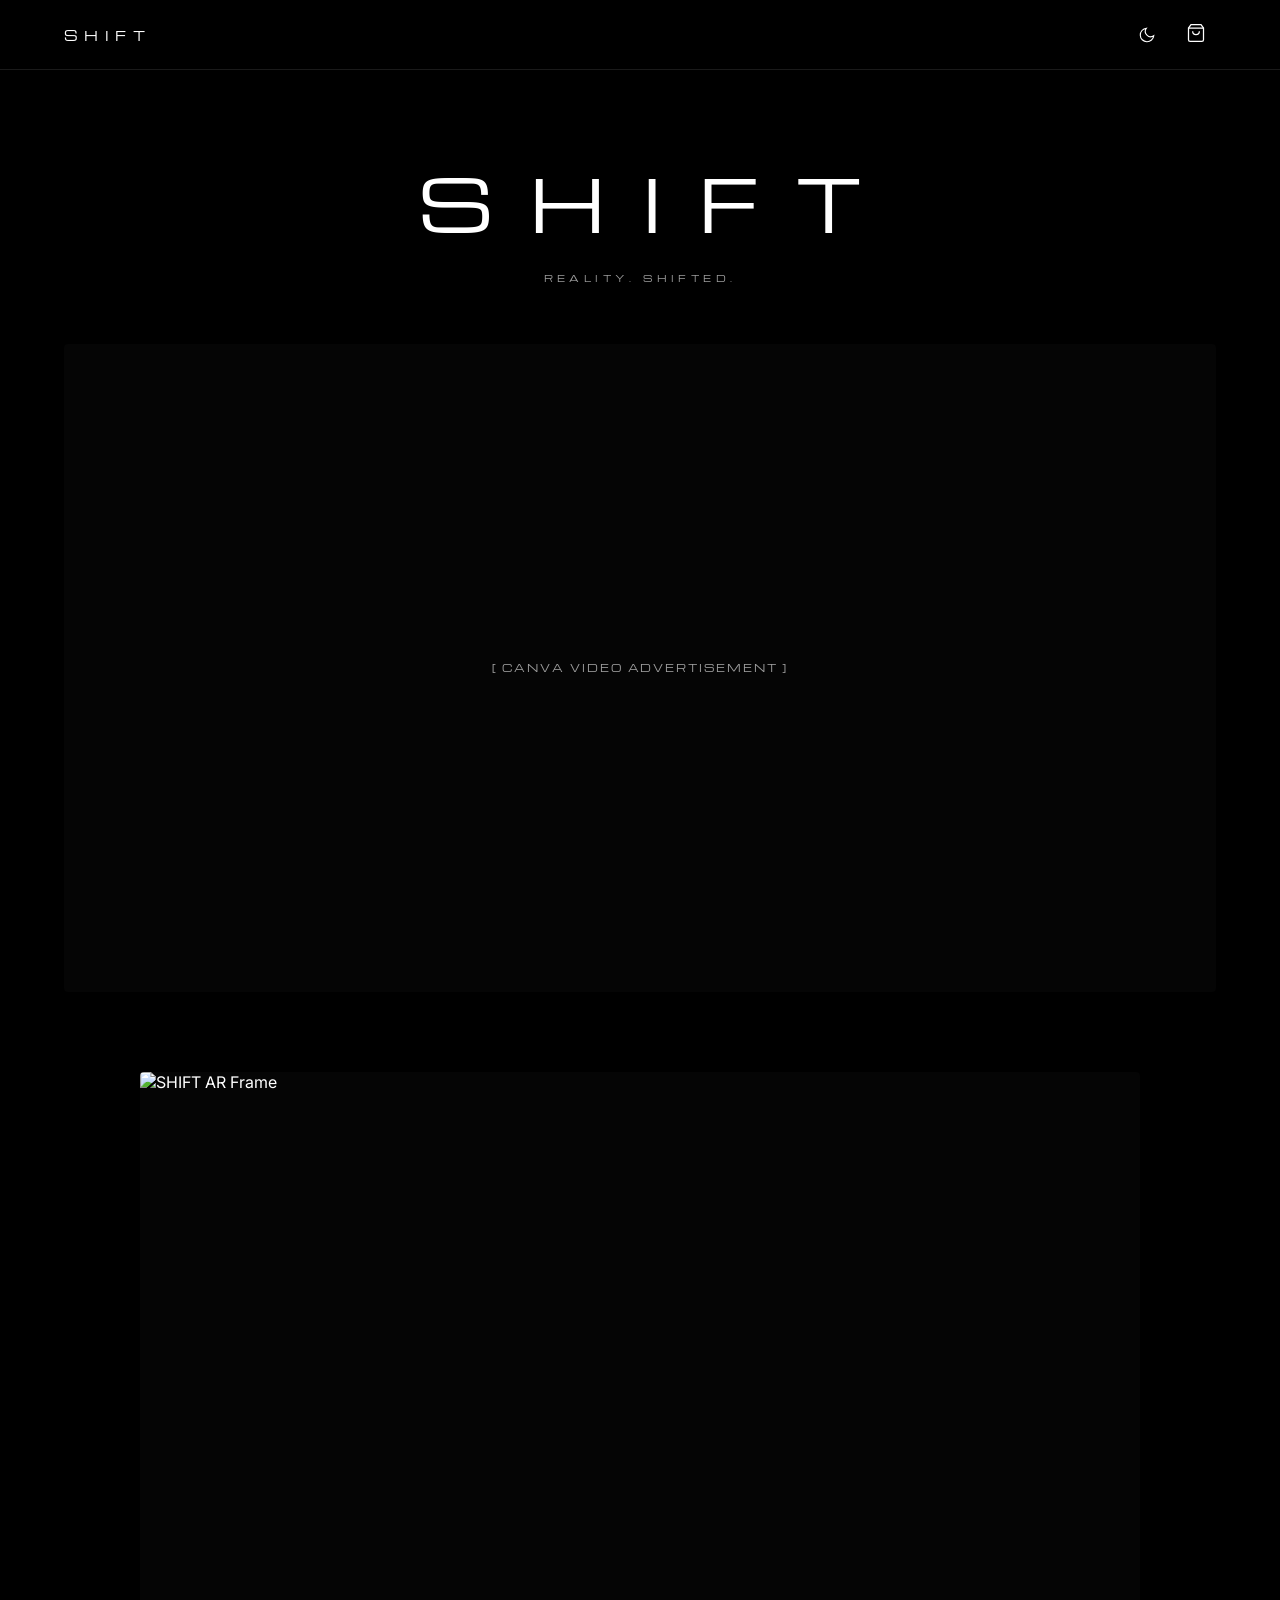
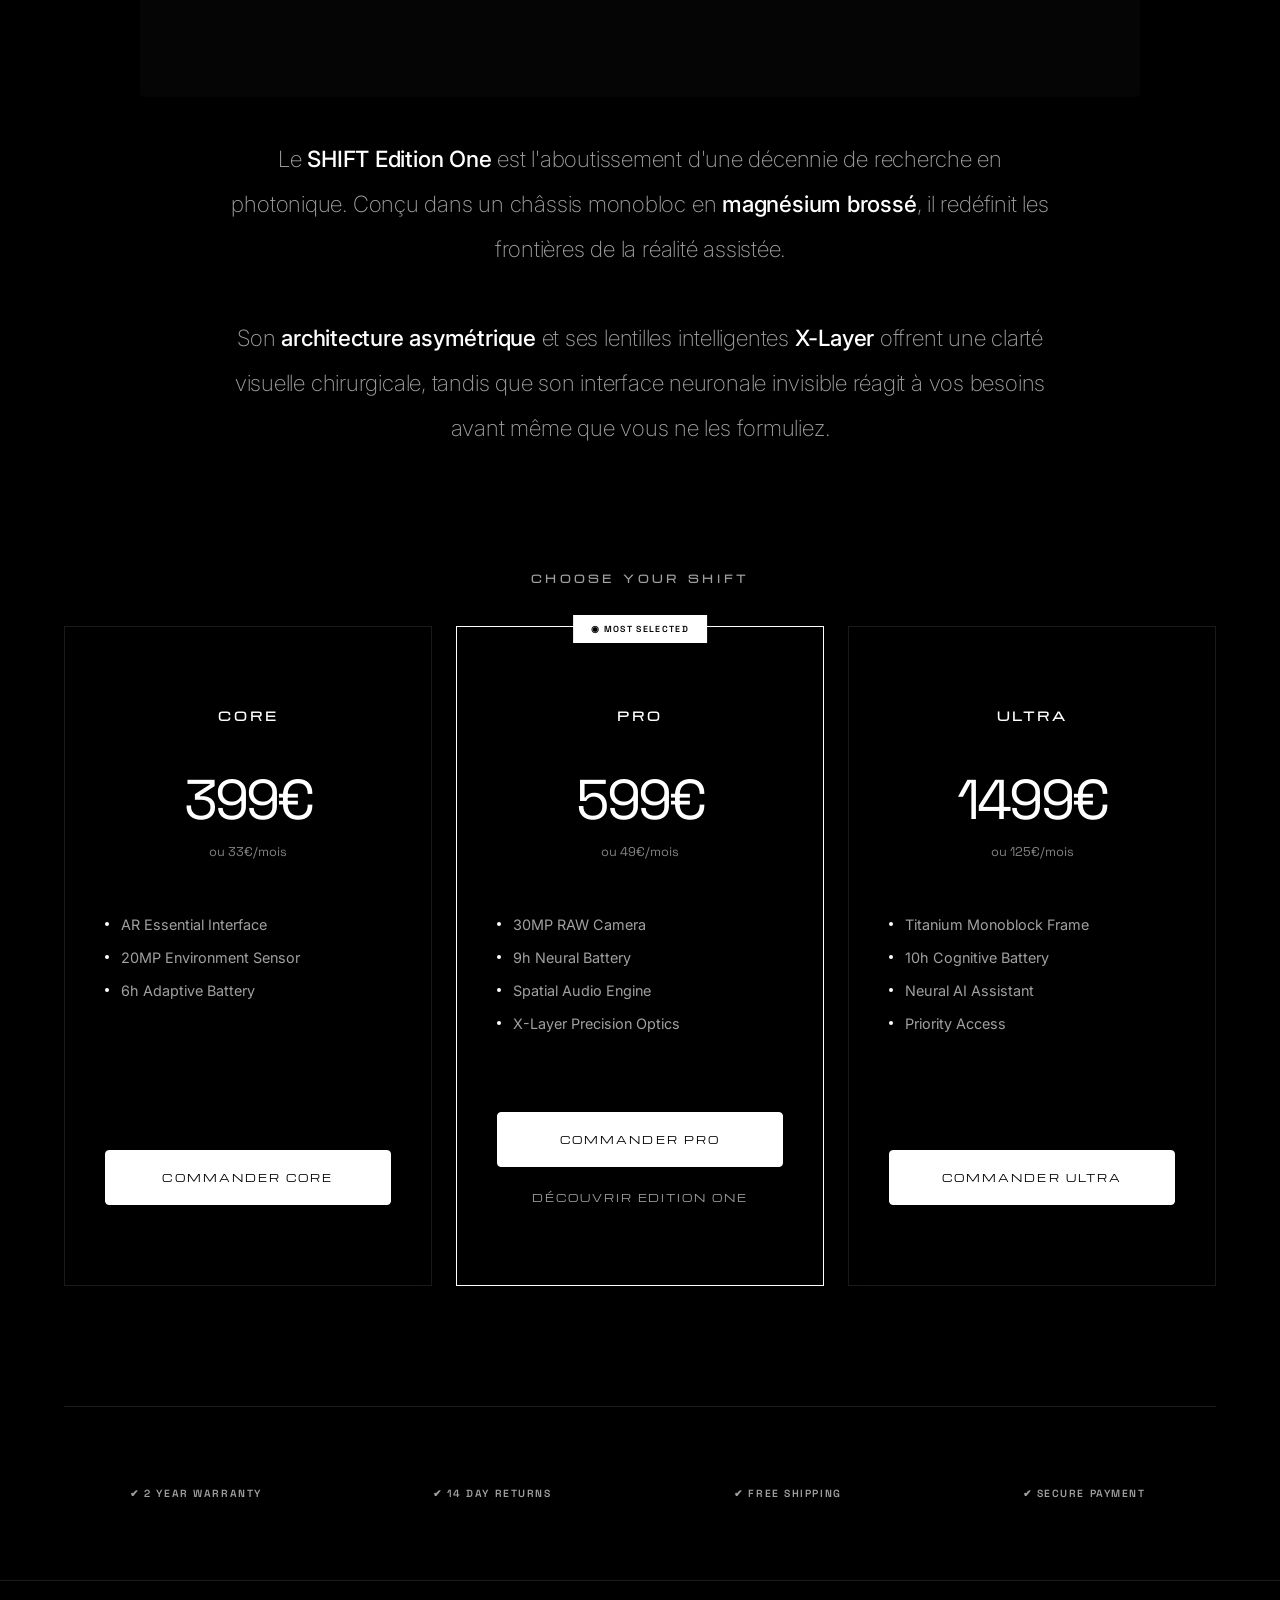
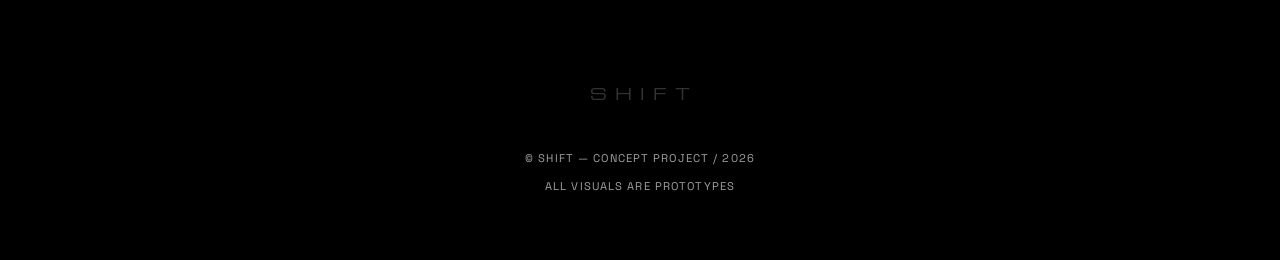
==== index.html @ 84f46f78 "Refactor into multi-page architecture with shared state and fixed CI - Decomposed templates into ind" ====
<!DOCTYPE html>
<html lang="fr" data-theme="dark">
<head>
    <meta charset="UTF-8">
    <meta name="viewport" content="width=device-width, initial-scale=1.0">
    <title>SHIFT — Reality Shifted</title>
    <link href="https://fonts.googleapis.com/css2?family=Michroma&family=Space+Grotesk:wght@300;400;500;600&family=Inter:wght@100;200;300;400;600&display=swap" rel="stylesheet">
    <link rel="stylesheet" href="css/style.css">
    <style>
        /* Unique Styles for Home Page */
        .hero-header { padding-top: 150px; text-align: center; margin-bottom: 40px; }
        .logo-main { font-family: var(--font-logo); font-size: clamp(2rem, 10vw, 4.5rem); letter-spacing: 0.5em; text-transform: uppercase; margin-bottom: 20px; padding-left: 0.5em; }
        .reality-shifted { font-family: var(--font-logo); font-size: 0.55rem; letter-spacing: 0.5em; text-transform: uppercase; color: var(--text-secondary); margin-bottom: 60px; }
        .gallery-viewport { position: relative; width: 100%; max-width: 1000px; margin: 0 auto 40px; aspect-ratio: 16/10; background: var(--gallery-bg); overflow: hidden; display: flex; align-items: center; justify-content: center; border-radius: 4px; }
        #main-img { width: 100%; height: 100%; object-fit: cover; filter: contrast(1.05) brightness(1) saturate(1.05); transition: opacity 0.8s ease, transform 1.2s ease; }
        .choose-label { text-align: center; font-family: var(--font-logo); font-size: 0.65rem; letter-spacing: 0.4em; text-transform: uppercase; color: var(--text-secondary); margin: 100px 0 40px; }
        .pricing-grid { display: grid; grid-template-columns: repeat(3, 1fr); gap: 1.5rem; margin-bottom: 120px; align-items: stretch; }
        .price-card { background: var(--bg-color); border: 1px solid var(--border-color); padding: 5rem 2.5rem; text-align: center; display: flex; flex-direction: column; transition: var(--transition-fluid); position: relative; }
        .price-card.featured { border-color: var(--text-primary); transform: scale(1.03); z-index: 2; box-shadow: 0 30px 60px rgba(0,0,0,0.06); }
        .featured-badge { position: absolute; top: -12px; left: 50%; transform: translateX(-50%); background: var(--text-primary); color: var(--bg-color); font-family: var(--font-secondary); font-size: 0.55rem; padding: 8px 18px; letter-spacing: 0.15em; text-transform: uppercase; font-weight: 600; }
        .card-name { font-family: var(--font-logo); font-size: 0.75rem; letter-spacing: 0.25em; text-transform: uppercase; margin-bottom: 2.5rem; }
        .card-price { font-family: var(--font-secondary); font-size: 3.5rem; font-weight: 400; margin-bottom: 0.5rem; letter-spacing: -0.05em; }
        .card-monthly { font-family: var(--font-secondary); font-size: 0.8rem; color: var(--text-secondary); margin-bottom: 3.5rem; opacity: 0.8; }
        .features { list-style: none; text-align: left; margin-bottom: 4rem; flex-grow: 1; }
        .features li { font-size: 0.9rem; color: var(--text-secondary); margin-bottom: 16px; display: flex; align-items: center; gap: 12px; }
        .features li::before { content: ""; width: 4px; height: 4px; background: var(--text-primary); border-radius: 50%; display: inline-block; }
        .brand-story { max-width: 850px; margin: 0 auto 120px; text-align: center; padding: 0 1rem; }
        .story-text { font-size: 1.4rem; line-height: 2; font-weight: 200; color: var(--text-secondary); letter-spacing: -0.01em; }
        .story-text strong { color: var(--text-primary); font-weight: 500; }
        .trust-grid { display: grid; grid-template-columns: repeat(4, 1fr); gap: 2rem; padding: 80px 0; border-top: 1px solid var(--border-color); text-align: center; }
        .trust-item { font-family: var(--font-secondary); font-size: 0.65rem; letter-spacing: 0.15em; text-transform: uppercase; color: var(--text-secondary); font-weight: 600; }

        @media (max-width: 900px) {
            .pricing-grid { grid-template-columns: 1fr; gap: 3rem; }
            .price-card.featured { transform: scale(1); }
            .trust-grid { grid-template-columns: repeat(2, 1fr); gap: 2.5rem; }
            .logo-main { font-size: 3rem; }
            .story-text { font-size: 1.2rem; }
        }
    </style>
</head>
<body>

    <nav>
        <div class="container" style="display:flex; justify-content:space-between; align-items:center; width:100%;">
            <a href="index.html" class="logo-nav">SHIFT</a>
            <div class="nav-actions">
                <button class="icon-btn" id="theme-toggle" aria-label="Toggle Theme">
                    <svg id="theme-svg" width="18" height="18" viewBox="0 0 24 24" fill="none" stroke="currentColor" stroke-width="1.5"></svg>
                </button>
                <div id="cart-open-trigger" style="position:relative; cursor:pointer; padding:10px;">
                    <svg width="20" height="20" viewBox="0 0 24 24" fill="none" stroke="currentColor" stroke-width="1.5">
                        <path d="M6 2L3 6v14a2 2 0 0 0 2 2h14a2 2 0 0 0 2-2V6l-3-4H6z"></path>
                        <path d="M3 6h18M16 10a4 4 0 0 1-8 0"></path>
                    </svg>
                    <div id="badge-count" style="position:absolute; top:8px; right:8px; width:6px; height:6px; background:var(--text-primary); border-radius:50%; display:none;"></div>
                </div>
            </div>
        </div>
    </nav>

    <div class="hero-header">
        <div class="logo-main">SHIFT</div>
        <div class="reality-shifted">REALITY. SHIFTED.</div>
    </div>

    <!-- Video Placeholder (Previously requested Canva Embed) -->
    <div class="container" style="margin-bottom: 80px;">
        <div style="position: relative; width: 100%; height: 0; padding-top: 56.25%; background: var(--gallery-bg); border-radius: 4px; overflow: hidden;">
            <!-- Note: Canva Video Embed would go here. Using placeholder for demo. -->
            <div style="position: absolute; top: 50%; left: 50%; transform: translate(-50%, -50%); color: var(--text-secondary); font-family: var(--font-logo); font-size: 0.6rem; letter-spacing: 0.2em;">
                [ CANVA VIDEO ADVERTISEMENT ]
            </div>
            <iframe loading="lazy" style="position: absolute; width: 100%; height: 100%; top: 0; left: 0; border: none;"
                src="https://www.canva.com/design/DAFv4_Xy0_0/watch?embed" allowfullscreen allow="fullscreen">
            </iframe>
        </div>
    </div>

    <header class="hero-gallery">
        <div class="container">
            <div class="gallery-viewport">
                <img id="main-img" src="https://i.imgur.com/g3Q4IFm.jpeg" alt="SHIFT AR Frame">
            </div>
        </div>
    </header>

    <div class="container">
        <article class="brand-story">
            <p class="story-text">
                Le <strong>SHIFT Edition One</strong> est l'aboutissement d'une décennie de recherche en photonique.
                Conçu dans un châssis monobloc en <strong>magnésium brossé</strong>, il redéfinit les frontières
                de la réalité assistée. <br><br>
                Son <strong>architecture asymétrique</strong> et ses lentilles intelligentes <strong>X-Layer</strong> offrent une
                clarté visuelle chirurgicale, tandis que son interface neuronale invisible réagit à vos besoins
                avant même que vous ne les formuliez.
            </p>
        </article>

        <h2 class="choose-label">CHOOSE YOUR SHIFT</h2>
        
        <section class="pricing-grid">
            <article class="price-card">
                <h3 class="card-name">CORE</h3>
                <div class="card-price">399€</div>
                <div class="card-monthly">ou 33€/mois</div>
                <ul class="features">
                    <li>AR Essential Interface</li>
                    <li>20MP Environment Sensor</li>
                    <li>6h Adaptive Battery</li>
                </ul>
                <button class="btn-action" onclick="addToCart('CORE', 399)">COMMANDER CORE</button>
            </article>

            <article class="price-card featured">
                <div class="featured-badge">◉ MOST SELECTED</div>
                <h3 class="card-name">PRO</h3>
                <div class="card-price">599€</div>
                <div class="card-monthly">ou 49€/mois</div>
                <ul class="features">
                    <li>30MP RAW Camera</li>
                    <li>9h Neural Battery</li>
                    <li>Spatial Audio Engine</li>
                    <li>X-Layer Precision Optics</li>
                </ul>
                <button class="btn-action" onclick="addToCart('PRO', 599)">COMMANDER PRO</button>
                <a href="product.html" style="margin-top: 1.5rem; font-size: 0.6rem; color: var(--text-secondary); text-decoration: none; text-transform: uppercase; letter-spacing: 0.2em; font-family: var(--font-logo);">Découvrir Edition One</a>
            </article>

            <article class="price-card">
                <h3 class="card-name">ULTRA</h3>
                <div class="card-price">1499€</div>
                <div class="card-monthly">ou 125€/mois</div>
                <ul class="features">
                    <li>Titanium Monoblock Frame</li>
                    <li>10h Cognitive Battery</li>
                    <li>Neural AI Assistant</li>
                    <li>Priority Access</li>
                </ul>
                <button class="btn-action" onclick="addToCart('ULTRA', 1499)">COMMANDER ULTRA</button>
            </article>
        </section>

        <section class="trust-grid">
            <div class="trust-item">✔ 2 YEAR WARRANTY</div>
            <div class="trust-item">✔ 14 DAY RETURNS</div>
            <div class="trust-item">✔ FREE SHIPPING</div>
            <div class="trust-item">✔ SECURE PAYMENT</div>
        </section>
    </div>

    <aside class="cart-panel" id="cart-panel">
        <div class="cart-header">
            <h2>Votre Sélection</h2>
            <span id="cart-close-trigger" style="cursor:pointer; font-size:1.5rem;">&times;</span>
        </div>
        <div id="cart-content"></div>
        <div id="cart-actions" style="display:none;">
            <div style="display:flex; justify-content:space-between; margin-bottom:30px; font-weight:700;">
                <span style="font-size:0.7rem; letter-spacing:0.15em; text-transform:uppercase;">Sous-total</span>
                <span id="cart-total-val">0€</span>
            </div>
            <button class="btn-action" style="width:100%; padding: 1.5rem 0;" id="checkout-btn">FINALISER</button>
        </div>
    </aside>

    <div class="modal-full" id="payment-modal">
        <div class="container" style="max-width:420px; text-align:center;">
            <div class="logo-main" style="margin-bottom:40px; font-size: 1.6rem;">SHIFT</div>
            <div id="pay-form">
                <span style="color:var(--text-secondary); font-size:0.6rem; letter-spacing:0.2em; text-transform:uppercase; margin-bottom:24px; display:block; opacity:0.6;">Prototype Démo</span>
                <div style="display:flex; flex-direction:column; gap:12px; margin-bottom:30px;">
                    <input type="text" placeholder="Titulaire" style="padding:1.3rem; border:1px solid var(--border-color); background:var(--surface-color); outline:none; color:var(--text-primary);">
                    <input type="text" placeholder="Numéro de carte" style="padding:1.3rem; border:1px solid var(--border-color); background:var(--surface-color); outline:none; color:var(--text-primary);">
                </div>
                <button class="btn-action" style="width:100%;" id="confirm-pay">CONFIRMER</button>
                <p id="cancel-pay" style="margin-top:25px; font-size:0.6rem; color:var(--text-secondary); cursor:pointer; letter-spacing:0.15em; text-transform:uppercase;">Annuler</p>
            </div>
            <div id="pay-success" style="display:none;">
                <div style="font-size:3.5rem; margin-bottom:25px; font-weight:100;">✓</div>
                <h2 style="font-family:var(--font-logo); font-size:0.75rem; letter-spacing:0.2em; text-transform:uppercase;">CONFIRMÉ</h2>
                <button class="btn-action" style="margin-top:50px; padding:1.2rem 3.5rem;" onclick="location.reload()">RETOUR</button>
            </div>
        </div>
    </div>

    <footer>
        <div class="container">
            <div class="logo-main" style="opacity:0.2; font-size:1rem; margin-bottom:40px;">SHIFT</div>
            <p class="legal">© SHIFT — CONCEPT PROJECT / 2026<br>ALL VISUALS ARE PROTOTYPES</p>
        </div>
    </footer>

    <script src="js/app.js"></script>
    <script>
        const images = ["https://i.imgur.com/g3Q4IFm.jpeg", "https://i.imgur.com/bA7bfJc.jpeg", "https://i.imgur.com/rpzwJlf.jpeg"];
        let currentIndex = 0;
        const mainImg = document.getElementById('main-img');
        function updateGallery() {
            currentIndex = (currentIndex + 1) % images.length;
            if (mainImg) {
                mainImg.style.opacity = '0';
                setTimeout(() => { mainImg.src = images[currentIndex]; mainImg.style.opacity = '1'; }, 400);
            }
        }
        setInterval(updateGallery, 6000);
    </script>
</body>
</html>
---- css/style.css ----
/*
   SHIFT — Unified Global Styles
   Minimalist Luxury Design System
*/

:root {
    --bg-color: #ffffff;
    --surface-color: #fafafa;
    --surface-accent: #f2f2f2;
    --text-primary: #000000;
    --text-secondary: #6e6e73;
    --border-color: #e5e5e5;
    --accent-color: #000000;
    --nav-bg: rgba(255, 255, 255, 0.85);
    --gallery-bg: #f5f5f7;

    --font-logo: 'Michroma', sans-serif;
    --font-main: 'Inter', sans-serif;
    --font-secondary: 'Space Grotesk', sans-serif;

    --tracking-logo: 0.5em;
    --transition-fluid: all 0.8s cubic-bezier(0.2, 1, 0.2, 1);
    --transition-fast: all 0.3s ease;
}

[data-theme="dark"] {
    --bg-color: #000000;
    --surface-color: #0a0a0a;
    --surface-accent: #151515;
    --text-primary: #ffffff;
    --text-secondary: #a0a0a0;
    --border-color: #1a1a1a;
    --nav-bg: rgba(0, 0, 0, 0.9);
    --gallery-bg: #050505;
}

* {
    margin: 0;
    padding: 0;
    box-sizing: border-box;
    -webkit-font-smoothing: antialiased;
}

body {
    background-color: var(--bg-color);
    color: var(--text-primary);
    font-family: var(--font-main);
    overflow-x: hidden;
    transition: background-color 0.8s ease;
}

.container {
    max-width: 1200px;
    margin: 0 auto;
    padding: 0 1.5rem;
}

/* NAVIGATION */
nav {
    height: 70px;
    display: flex;
    align-items: center;
    position: fixed;
    width: 100%;
    top: 0;
    z-index: 1000;
    background: var(--nav-bg);
    backdrop-filter: blur(30px);
    -webkit-backdrop-filter: blur(30px);
    border-bottom: 1px solid var(--border-color);
}

.logo-nav {
    font-family: var(--font-logo);
    font-size: 0.8rem;
    letter-spacing: var(--tracking-logo);
    text-transform: uppercase;
    color: var(--text-primary);
    text-decoration: none;
}

.nav-actions {
    display: flex;
    align-items: center;
    gap: 10px;
}

.icon-btn, .icon-trigger {
    background: none;
    border: none;
    color: inherit;
    cursor: pointer;
    padding: 10px;
    display: flex;
    align-items: center;
    transition: var(--transition-fast);
    border-radius: 50%;
}

.icon-btn:hover, .icon-trigger:hover {
    background: var(--surface-accent);
}

/* TOAST */
#notification-toast {
    position: fixed;
    top: 90px;
    left: 50%;
    transform: translateX(-50%) translateY(-20px);
    background: var(--text-primary);
    color: var(--bg-color);
    padding: 12px 24px;
    border-radius: 40px;
    font-family: var(--font-secondary);
    font-size: 0.8rem;
    font-weight: 500;
    letter-spacing: 0.05em;
    z-index: 3000;
    opacity: 0;
    pointer-events: none;
    transition: all 0.4s cubic-bezier(0.16, 1, 0.3, 1);
    box-shadow: 0 10px 30px rgba(0,0,0,0.1);
}

#notification-toast.show {
    opacity: 1;
    transform: translateX(-50%) translateY(0);
}

/* CART PANEL */
.cart-panel {
    position: fixed;
    top: 0;
    right: -100%;
    width: 100%;
    max-width: 480px;
    height: 100vh;
    background: var(--bg-color);
    z-index: 2000;
    padding: 40px;
    transition: var(--transition-fluid);
    display: flex;
    flex-direction: column;
    border-left: 1px solid var(--border-color);
    box-shadow: -20px 0 60px rgba(0,0,0,0.05);
}

.cart-panel.open { right: 0; }

.cart-header {
    display: flex;
    align-items: center;
    justify-content: space-between;
    padding-bottom: 25px;
    border-bottom: 1px solid var(--border-color);
    margin-bottom: 25px;
}

.cart-header h2 {
    font-family: var(--font-logo);
    font-size: 0.7rem;
    letter-spacing: 0.25em;
    text-transform: uppercase;
    font-weight: 400;
}

#cart-content, #cart-items-list {
    flex-grow: 1;
    overflow-y: auto;
}

.cart-footer, #cart-actions {
    padding-top: 20px;
    border-top: 1px solid var(--border-color);
    margin-top: auto;
}

/* BUTTONS */
.btn-action, .btn-black {
    background: var(--text-primary);
    color: var(--bg-color);
    border: 1px solid var(--text-primary);
    padding: 1.2rem;
    font-family: var(--font-logo);
    font-size: 0.65rem;
    letter-spacing: 0.2em;
    text-transform: uppercase;
    cursor: pointer;
    transition: var(--transition-fluid);
    border-radius: 4px;
}

.btn-action:hover, .btn-black:hover {
    background: transparent;
    color: var(--text-primary);
}

.btn-outline {
    background: none;
    border: 1px solid var(--border-color);
    color: var(--text-primary);
    padding: 1.2rem;
    font-family: var(--font-logo);
    font-size: 0.65rem;
    letter-spacing: 0.2em;
    text-transform: uppercase;
    cursor: pointer;
    transition: var(--transition-fluid);
    border-radius: 4px;
}

.btn-outline:hover {
    border-color: var(--text-primary);
}

/* MODAL */
.modal-full, .checkout-modal {
    position: fixed;
    top: 0;
    left: 0;
    width: 100%;
    height: 100%;
    background: var(--bg-color);
    z-index: 4000;
    display: none;
    align-items: center;
    justify-content: center;
}

/* FOOTER */
footer {
    padding: 100px 0 60px;
    border-top: 1px solid var(--border-color);
    text-align: center;
}

.legal {
    font-family: var(--font-secondary);
    font-size: 0.7rem;
    color: var(--text-secondary);
    letter-spacing: 0.1em;
    text-transform: uppercase;
    line-height: 2.5;
}

@media (max-width: 900px) {
    .cart-panel { max-width: 100%; }
}
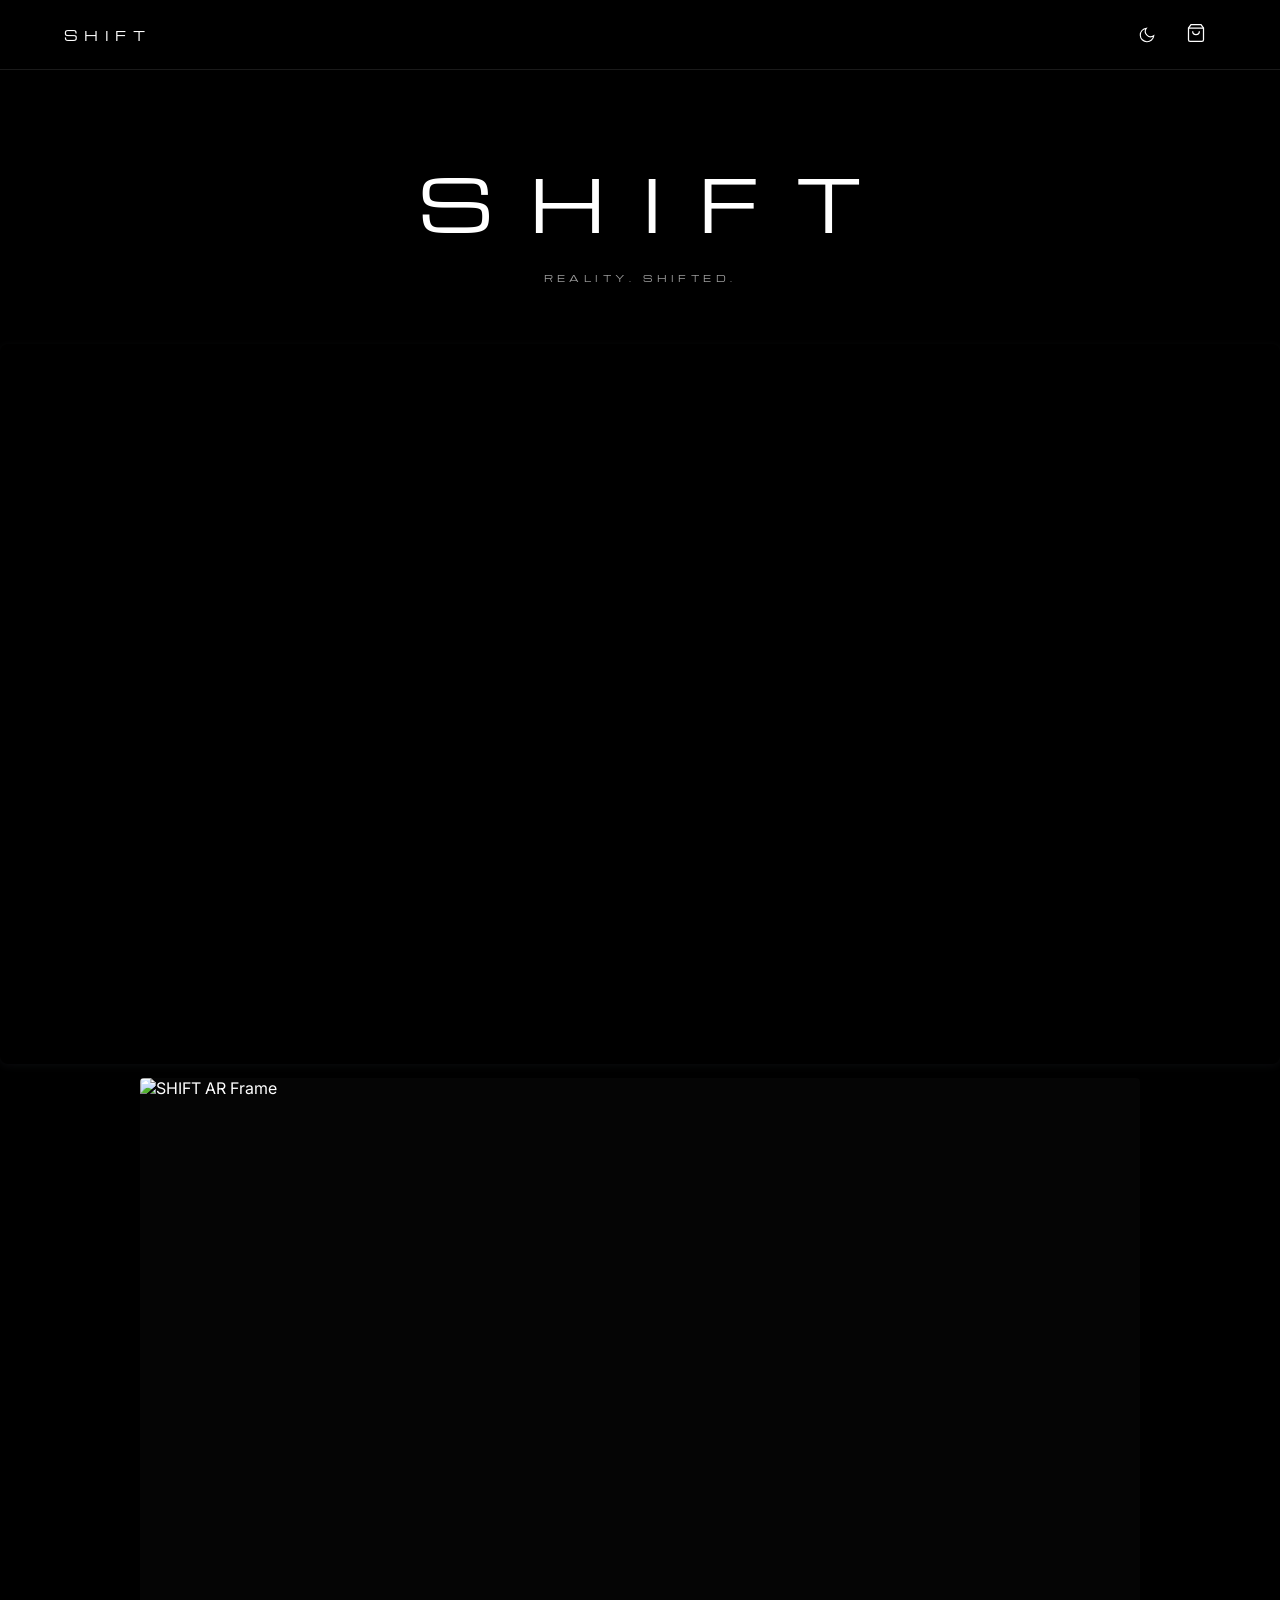
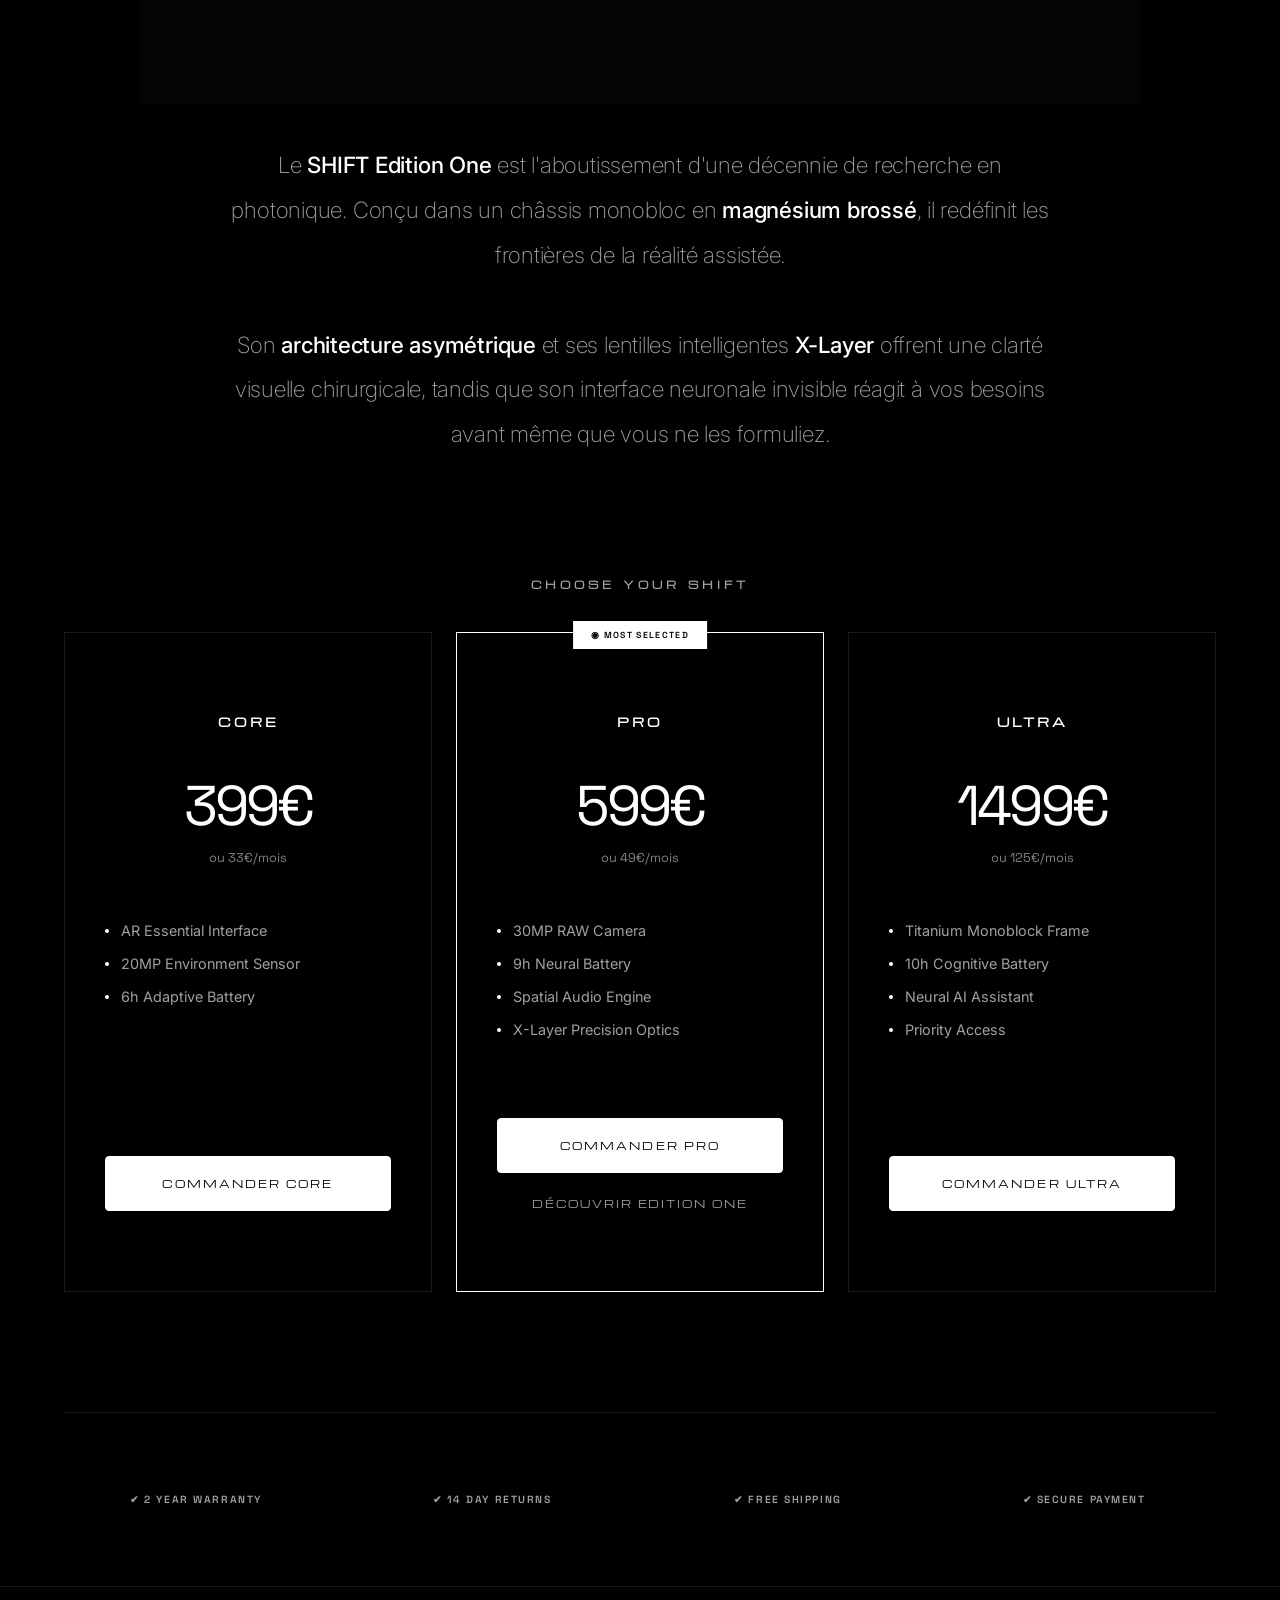
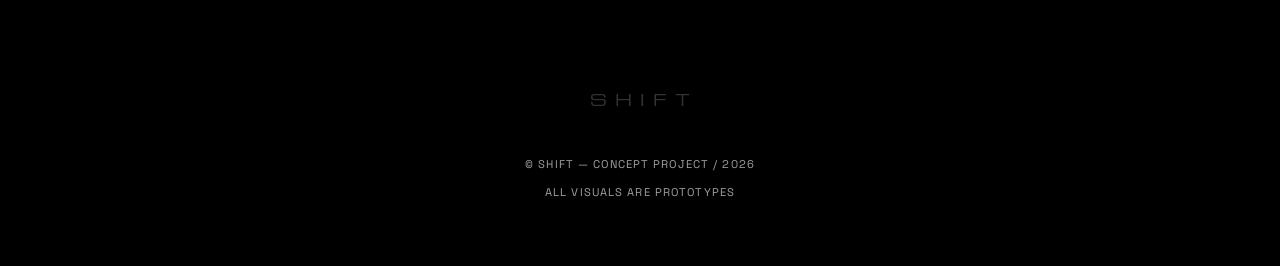
==== commit d2bb3c53: "Update index.html" ====
--- a/index.html
+++ b/index.html
@@ -65,17 +65,14 @@
     </div>
 
     <!-- Video Placeholder (Previously requested Canva Embed) -->
-    <div class="container" style="margin-bottom: 80px;">
-        <div style="position: relative; width: 100%; height: 0; padding-top: 56.25%; background: var(--gallery-bg); border-radius: 4px; overflow: hidden;">
-            <!-- Note: Canva Video Embed would go here. Using placeholder for demo. -->
-            <div style="position: absolute; top: 50%; left: 50%; transform: translate(-50%, -50%); color: var(--text-secondary); font-family: var(--font-logo); font-size: 0.6rem; letter-spacing: 0.2em;">
-                [ CANVA VIDEO ADVERTISEMENT ]
-            </div>
-            <iframe loading="lazy" style="position: absolute; width: 100%; height: 100%; top: 0; left: 0; border: none;"
-                src="https://www.canva.com/design/DAFv4_Xy0_0/watch?embed" allowfullscreen allow="fullscreen">
-            </iframe>
-        </div>
-    </div>
+<div style="position: relative; width: 100%; height: 0; padding-top: 56.2500%;
+ padding-bottom: 0; box-shadow: 0 2px 8px 0 rgba(63,69,81,0.16); margin-top: 1.6em; margin-bottom: 0.9em; overflow: hidden;
+ border-radius: 8px; will-change: transform;">
+  <iframe loading="lazy" style="position: absolute; width: 100%; height: 100%; top: 0; left: 0; border: none; padding: 0;margin: 0;"
+    src="https://www.canva.com/design/DAHCSNvk0uc/VknOQpwzkkWk0-y8J-S-Iw/watch?embed" allowfullscreen="allowfullscreen" allow="fullscreen">
+  </iframe>
+</div>
+<a href="https:&#x2F;&#x2F;www.canva.com&#x2F;design&#x2F;DAHCSNvk0uc&#x2F;VknOQpwzkkWk0-y8J-S-Iw&#x2F;watch?utm_content=DAHCSNvk0uc&amp;utm_campaign=designshare&amp;utm_medium=embeds&amp;utm_source=link" target="_blank" rel="noopener"></a>
 
     <header class="hero-gallery">
         <div class="container">
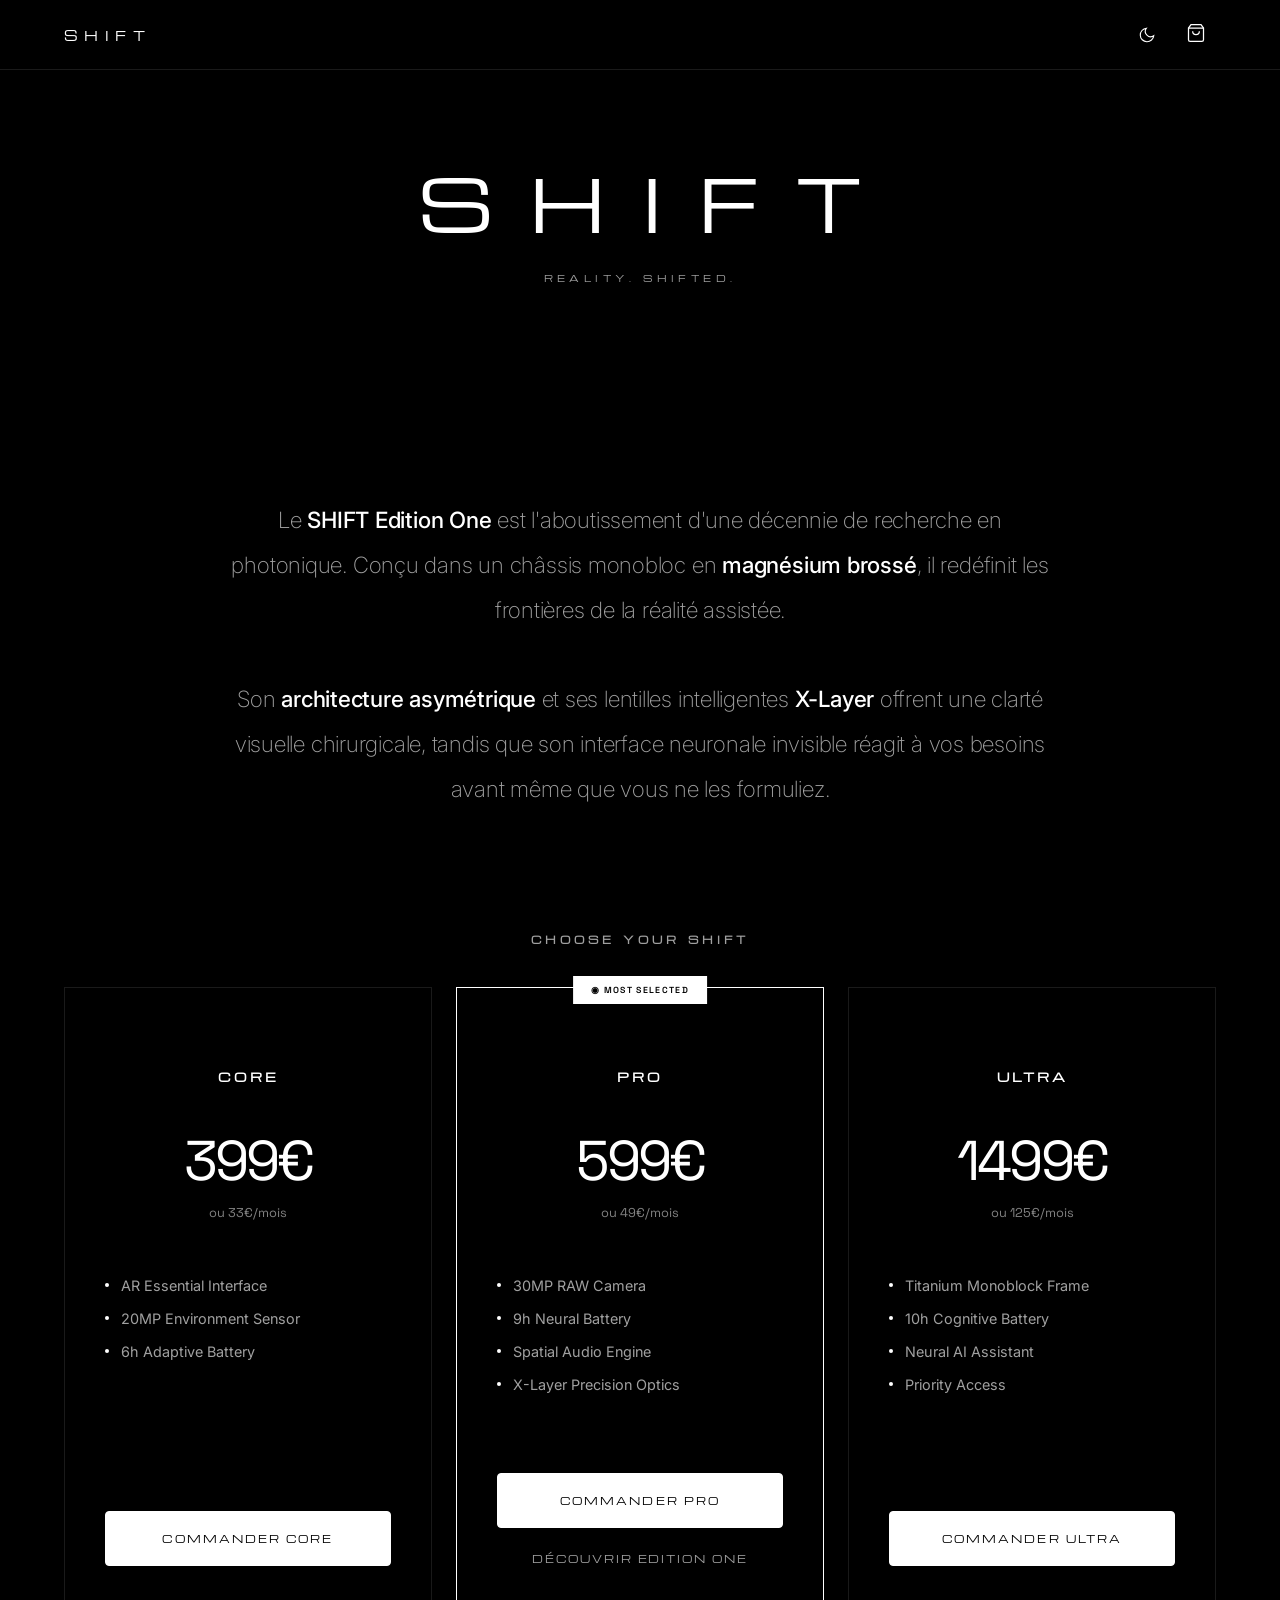
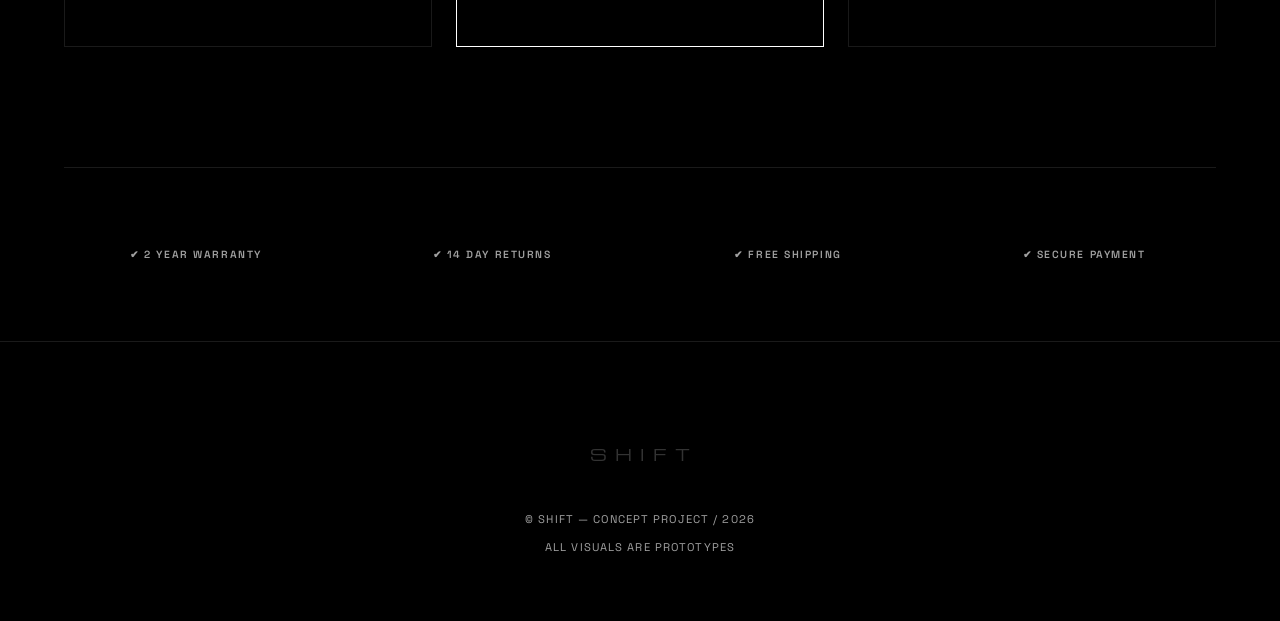
==== commit 48c58320: "Update index.html" ====
--- a/index.html
+++ b/index.html
@@ -65,21 +65,10 @@
     </div>
 
     <!-- Video Placeholder (Previously requested Canva Embed) -->
-<div style="position: relative; width: 100%; height: 0; padding-top: 56.2500%;
- padding-bottom: 0; box-shadow: 0 2px 8px 0 rgba(63,69,81,0.16); margin-top: 1.6em; margin-bottom: 0.9em; overflow: hidden;
- border-radius: 8px; will-change: transform;">
-  <iframe loading="lazy" style="position: absolute; width: 100%; height: 100%; top: 0; left: 0; border: none; padding: 0;margin: 0;"
-    src="https://www.canva.com/design/DAHCSNvk0uc/VknOQpwzkkWk0-y8J-S-Iw/watch?embed" allowfullscreen="allowfullscreen" allow="fullscreen">
-  </iframe>
-</div>
-<a href="https:&#x2F;&#x2F;www.canva.com&#x2F;design&#x2F;DAHCSNvk0uc&#x2F;VknOQpwzkkWk0-y8J-S-Iw&#x2F;watch?utm_content=DAHCSNvk0uc&amp;utm_campaign=designshare&amp;utm_medium=embeds&amp;utm_source=link" target="_blank" rel="noopener"></a>
-
-    <header class="hero-gallery">
-        <div class="container">
-            <div class="gallery-viewport">
-                <img id="main-img" src="https://i.imgur.com/g3Q4IFm.jpeg" alt="SHIFT AR Frame">
-            </div>
-        </div>
+<video autoplay muted loop playsinline preload="metadata"
+  poster="https://i.imgur.com/DbOKRXR.png">
+  <source src="video/shift-hero.mp4" type="video/mp4">
+</video>
     </header>
 
     <div class="container">
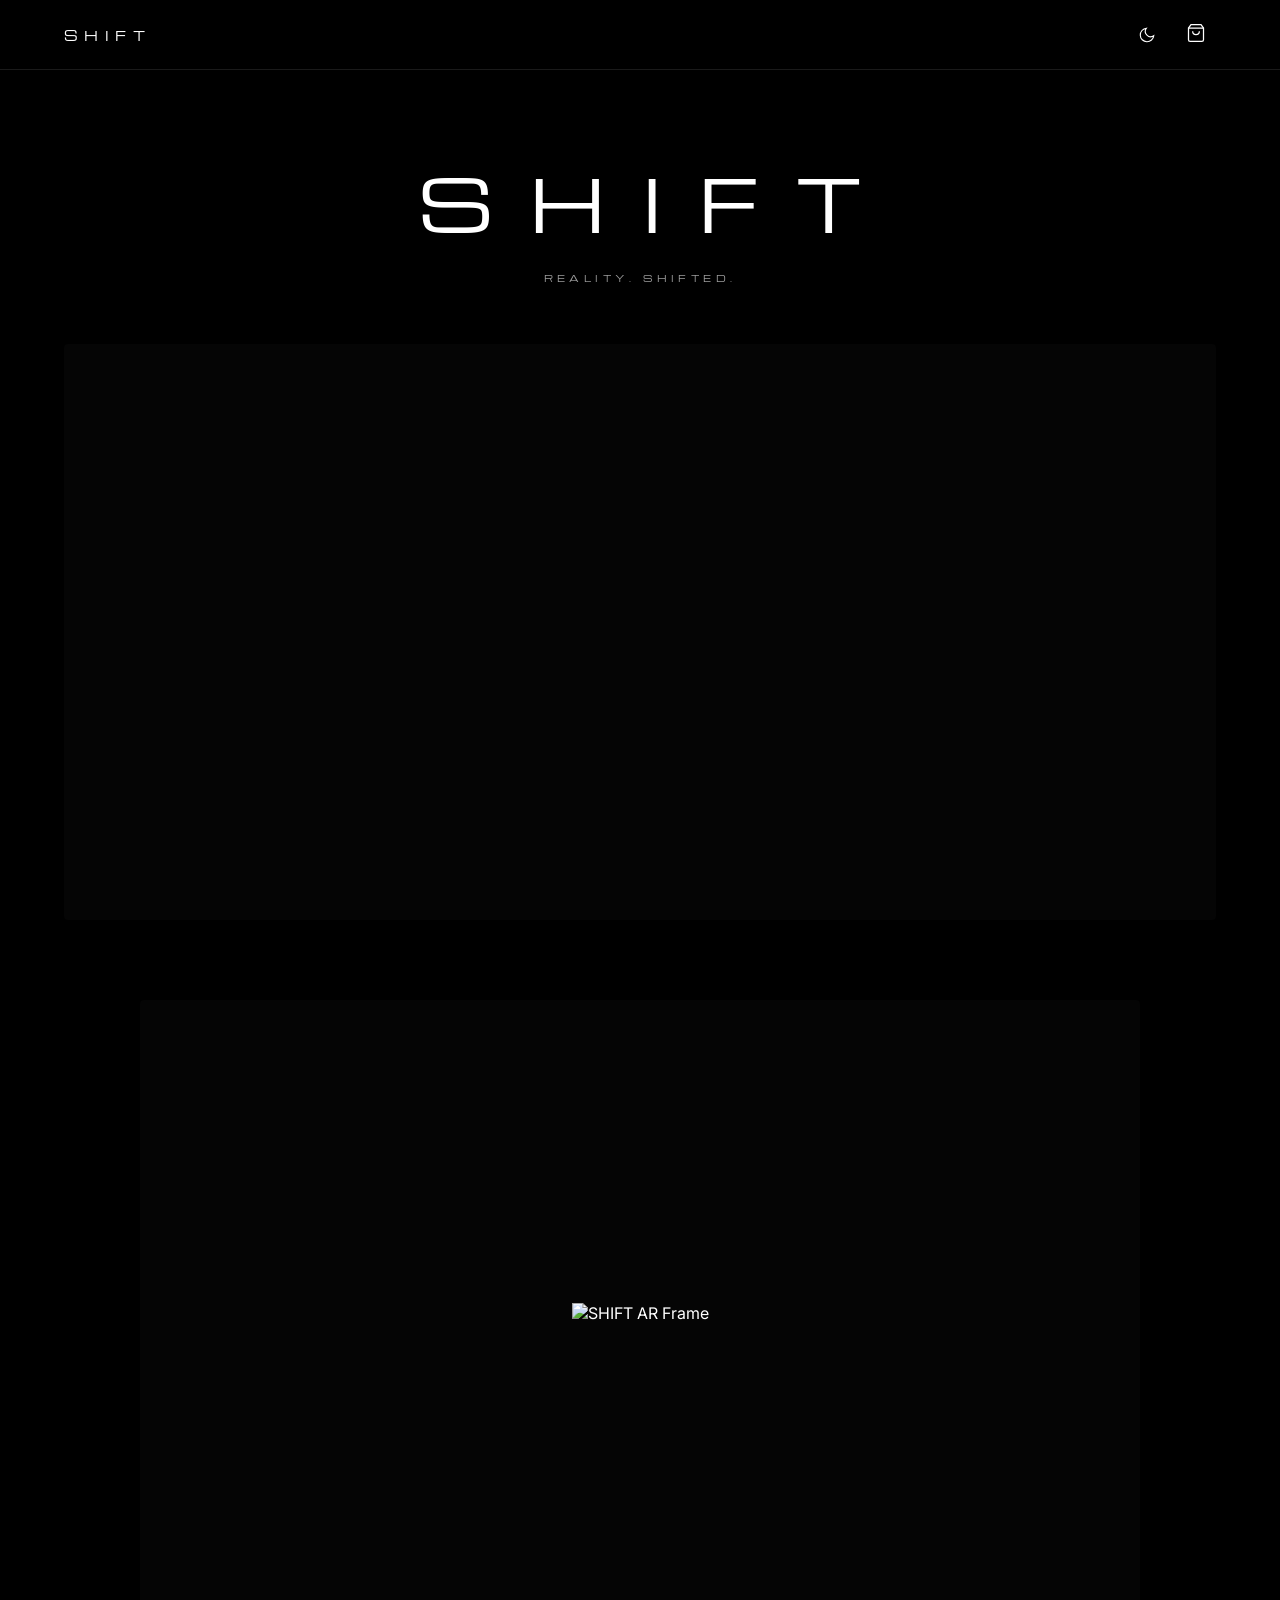
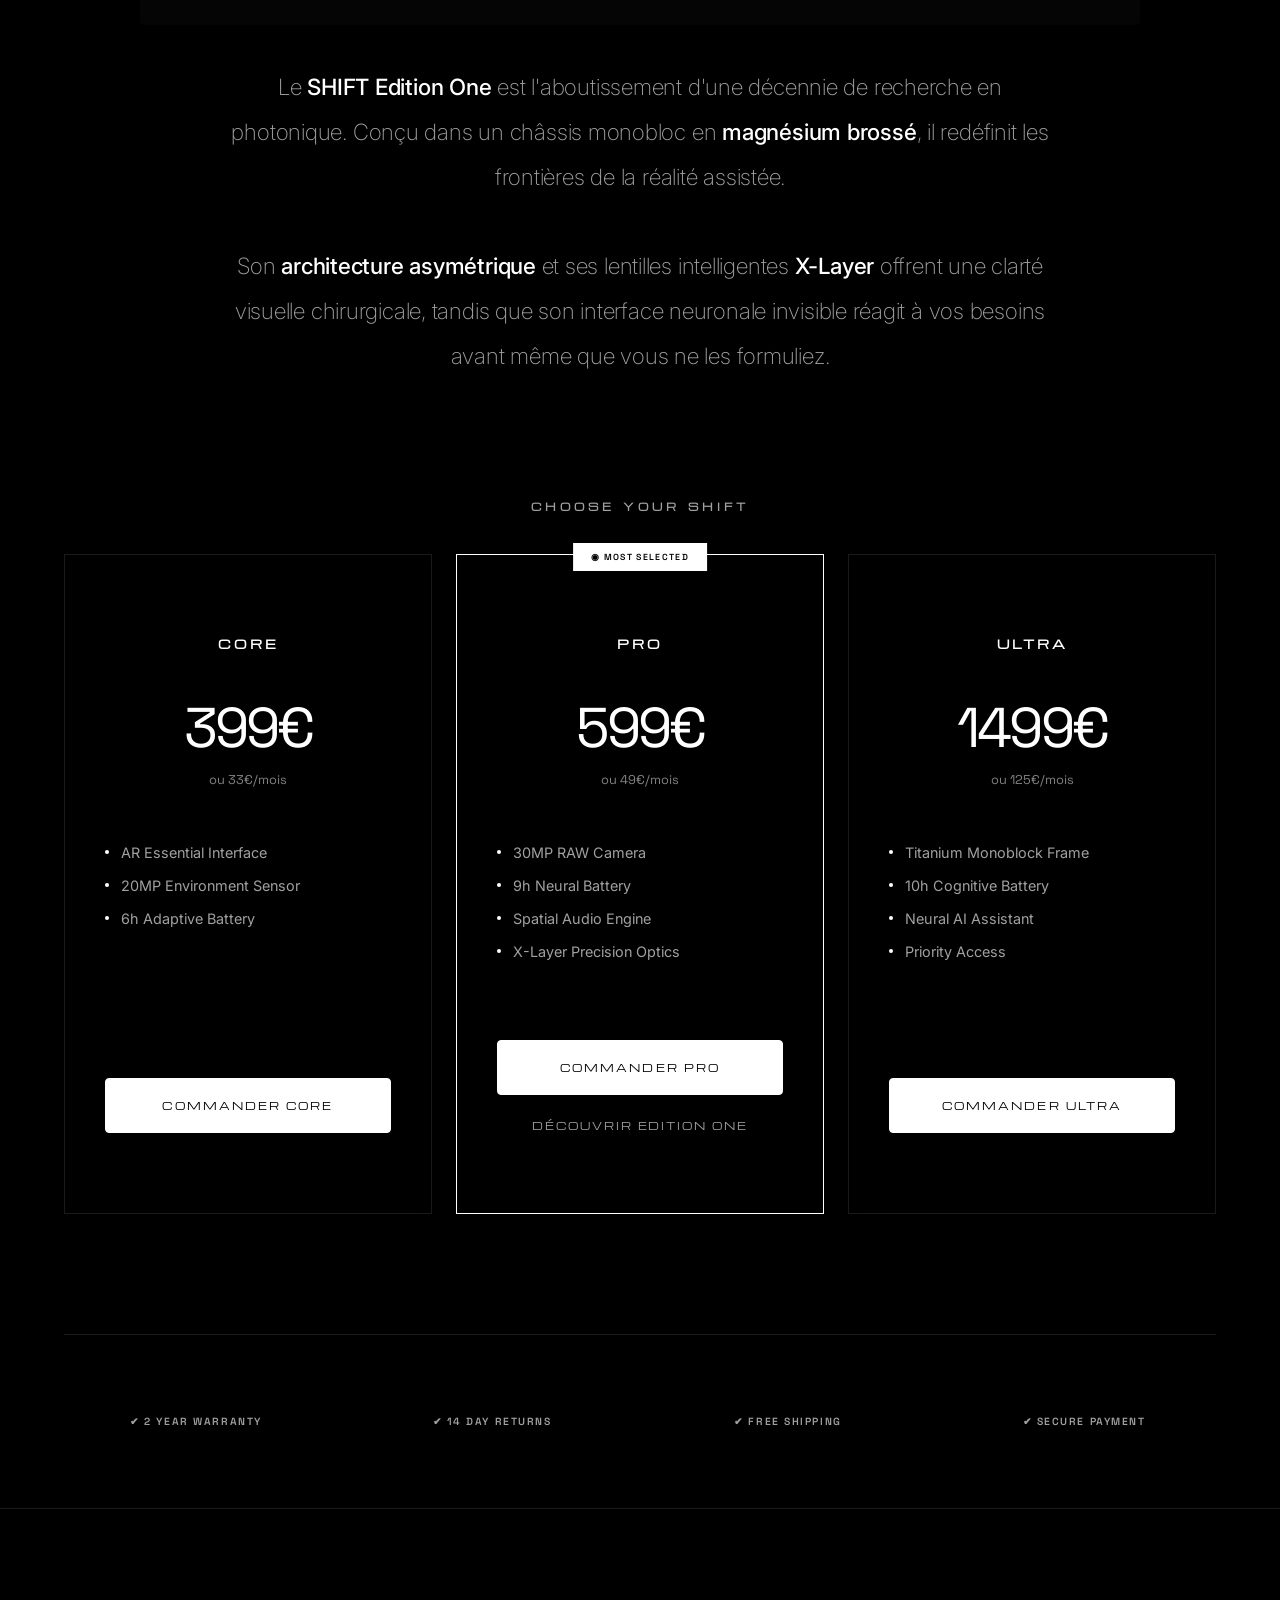
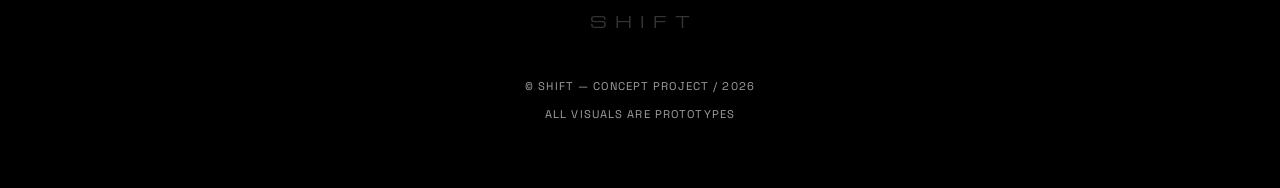
==== commit b70c068e: "feat: link home and product pages and synchronize state - Linked index.html and product.html with bi" ====
--- a/index.html
+++ b/index.html
@@ -6,38 +6,6 @@
     <title>SHIFT — Reality Shifted</title>
     <link href="https://fonts.googleapis.com/css2?family=Michroma&family=Space+Grotesk:wght@300;400;500;600&family=Inter:wght@100;200;300;400;600&display=swap" rel="stylesheet">
     <link rel="stylesheet" href="css/style.css">
-    <style>
-        /* Unique Styles for Home Page */
-        .hero-header { padding-top: 150px; text-align: center; margin-bottom: 40px; }
-        .logo-main { font-family: var(--font-logo); font-size: clamp(2rem, 10vw, 4.5rem); letter-spacing: 0.5em; text-transform: uppercase; margin-bottom: 20px; padding-left: 0.5em; }
-        .reality-shifted { font-family: var(--font-logo); font-size: 0.55rem; letter-spacing: 0.5em; text-transform: uppercase; color: var(--text-secondary); margin-bottom: 60px; }
-        .gallery-viewport { position: relative; width: 100%; max-width: 1000px; margin: 0 auto 40px; aspect-ratio: 16/10; background: var(--gallery-bg); overflow: hidden; display: flex; align-items: center; justify-content: center; border-radius: 4px; }
-        #main-img { width: 100%; height: 100%; object-fit: cover; filter: contrast(1.05) brightness(1) saturate(1.05); transition: opacity 0.8s ease, transform 1.2s ease; }
-        .choose-label { text-align: center; font-family: var(--font-logo); font-size: 0.65rem; letter-spacing: 0.4em; text-transform: uppercase; color: var(--text-secondary); margin: 100px 0 40px; }
-        .pricing-grid { display: grid; grid-template-columns: repeat(3, 1fr); gap: 1.5rem; margin-bottom: 120px; align-items: stretch; }
-        .price-card { background: var(--bg-color); border: 1px solid var(--border-color); padding: 5rem 2.5rem; text-align: center; display: flex; flex-direction: column; transition: var(--transition-fluid); position: relative; }
-        .price-card.featured { border-color: var(--text-primary); transform: scale(1.03); z-index: 2; box-shadow: 0 30px 60px rgba(0,0,0,0.06); }
-        .featured-badge { position: absolute; top: -12px; left: 50%; transform: translateX(-50%); background: var(--text-primary); color: var(--bg-color); font-family: var(--font-secondary); font-size: 0.55rem; padding: 8px 18px; letter-spacing: 0.15em; text-transform: uppercase; font-weight: 600; }
-        .card-name { font-family: var(--font-logo); font-size: 0.75rem; letter-spacing: 0.25em; text-transform: uppercase; margin-bottom: 2.5rem; }
-        .card-price { font-family: var(--font-secondary); font-size: 3.5rem; font-weight: 400; margin-bottom: 0.5rem; letter-spacing: -0.05em; }
-        .card-monthly { font-family: var(--font-secondary); font-size: 0.8rem; color: var(--text-secondary); margin-bottom: 3.5rem; opacity: 0.8; }
-        .features { list-style: none; text-align: left; margin-bottom: 4rem; flex-grow: 1; }
-        .features li { font-size: 0.9rem; color: var(--text-secondary); margin-bottom: 16px; display: flex; align-items: center; gap: 12px; }
-        .features li::before { content: ""; width: 4px; height: 4px; background: var(--text-primary); border-radius: 50%; display: inline-block; }
-        .brand-story { max-width: 850px; margin: 0 auto 120px; text-align: center; padding: 0 1rem; }
-        .story-text { font-size: 1.4rem; line-height: 2; font-weight: 200; color: var(--text-secondary); letter-spacing: -0.01em; }
-        .story-text strong { color: var(--text-primary); font-weight: 500; }
-        .trust-grid { display: grid; grid-template-columns: repeat(4, 1fr); gap: 2rem; padding: 80px 0; border-top: 1px solid var(--border-color); text-align: center; }
-        .trust-item { font-family: var(--font-secondary); font-size: 0.65rem; letter-spacing: 0.15em; text-transform: uppercase; color: var(--text-secondary); font-weight: 600; }
-
-        @media (max-width: 900px) {
-            .pricing-grid { grid-template-columns: 1fr; gap: 3rem; }
-            .price-card.featured { transform: scale(1); }
-            .trust-grid { grid-template-columns: repeat(2, 1fr); gap: 2.5rem; }
-            .logo-main { font-size: 3rem; }
-            .story-text { font-size: 1.2rem; }
-        }
-    </style>
 </head>
 <body>
 
@@ -64,11 +32,22 @@
         <div class="reality-shifted">REALITY. SHIFTED.</div>
     </div>
 
-    <!-- Video Placeholder (Previously requested Canva Embed) -->
-<video autoplay muted loop playsinline preload="metadata"
-  poster="https://i.imgur.com/DbOKRXR.png">
-  <source src="video/shift-hero.mp4" type="video/mp4">
-</video>
+    <!-- Video Section -->
+    <div class="container" style="margin-bottom: 80px;">
+        <div style="position: relative; width: 100%; border-radius: 4px; overflow: hidden; background: var(--gallery-bg); box-shadow: 0 20px 40px rgba(0,0,0,0.1);">
+            <video autoplay loop muted playsinline style="width: 100%; display: block;">
+                <source src="https://i.imgur.com/DbOKRXR.mp4" type="video/mp4">
+                Your browser does not support the video tag.
+            </video>
+        </div>
+    </div>
+
+    <header class="hero-gallery">
+        <div class="container">
+            <div class="gallery-viewport">
+                <img id="main-img" src="https://i.imgur.com/g3Q4IFm.jpeg" alt="SHIFT AR Frame">
+            </div>
+        </div>
     </header>
 
     <div class="container">
--- a/css/style.css
+++ b/css/style.css
@@ -246,3 +246,63 @@
 @media (max-width: 900px) {
     .cart-panel { max-width: 100%; }
 }
+
+/* --- HOME PAGE SPECIFIC --- */
+.hero-header { padding-top: 150px; text-align: center; margin-bottom: 40px; }
+.logo-main { font-family: var(--font-logo); font-size: clamp(2rem, 10vw, 4.5rem); letter-spacing: 0.5em; text-transform: uppercase; margin-bottom: 20px; padding-left: 0.5em; }
+.reality-shifted { font-family: var(--font-logo); font-size: 0.55rem; letter-spacing: 0.5em; text-transform: uppercase; color: var(--text-secondary); margin-bottom: 60px; }
+.gallery-viewport { position: relative; width: 100%; max-width: 1000px; margin: 0 auto 40px; aspect-ratio: 16/10; background: var(--gallery-bg); overflow: hidden; display: flex; align-items: center; justify-content: center; border-radius: 4px; }
+.choose-label { text-align: center; font-family: var(--font-logo); font-size: 0.65rem; letter-spacing: 0.4em; text-transform: uppercase; color: var(--text-secondary); margin: 100px 0 40px; }
+.pricing-grid { display: grid; grid-template-columns: repeat(3, 1fr); gap: 1.5rem; margin-bottom: 120px; align-items: stretch; }
+.price-card { background: var(--bg-color); border: 1px solid var(--border-color); padding: 5rem 2.5rem; text-align: center; display: flex; flex-direction: column; transition: var(--transition-fluid); position: relative; }
+.price-card.featured { border-color: var(--text-primary); transform: scale(1.03); z-index: 2; box-shadow: 0 30px 60px rgba(0,0,0,0.06); }
+.featured-badge { position: absolute; top: -12px; left: 50%; transform: translateX(-50%); background: var(--text-primary); color: var(--bg-color); font-family: var(--font-secondary); font-size: 0.55rem; padding: 8px 18px; letter-spacing: 0.15em; text-transform: uppercase; font-weight: 600; }
+.card-name { font-family: var(--font-logo); font-size: 0.75rem; letter-spacing: 0.25em; text-transform: uppercase; margin-bottom: 2.5rem; }
+.card-price { font-family: var(--font-secondary); font-size: 3.5rem; font-weight: 400; margin-bottom: 0.5rem; letter-spacing: -0.05em; }
+.card-monthly { font-family: var(--font-secondary); font-size: 0.8rem; color: var(--text-secondary); margin-bottom: 3.5rem; opacity: 0.8; }
+.features { list-style: none; text-align: left; margin-bottom: 4rem; flex-grow: 1; }
+.features li { font-size: 0.9rem; color: var(--text-secondary); margin-bottom: 16px; display: flex; align-items: center; gap: 12px; }
+.features li::before { content: ""; width: 4px; height: 4px; background: var(--text-primary); border-radius: 50%; display: inline-block; }
+.brand-story { max-width: 850px; margin: 0 auto 120px; text-align: center; padding: 0 1rem; }
+.story-text { font-size: 1.4rem; line-height: 2; font-weight: 200; color: var(--text-secondary); letter-spacing: -0.01em; }
+.story-text strong { color: var(--text-primary); font-weight: 500; }
+.trust-grid { display: grid; grid-template-columns: repeat(4, 1fr); gap: 2rem; padding: 80px 0; border-top: 1px solid var(--border-color); text-align: center; }
+.trust-item { font-family: var(--font-secondary); font-size: 0.65rem; letter-spacing: 0.15em; text-transform: uppercase; color: var(--text-secondary); font-weight: 600; }
+
+/* --- PRODUCT PAGE SPECIFIC --- */
+.hero-branding { padding-top: 130px; text-align: center; }
+.logo-display { font-family: var(--font-logo); font-size: clamp(2rem, 8vw, 4rem); letter-spacing: 0.5em; text-transform: uppercase; margin-bottom: 10px; padding-left: 0.5em; }
+.tagline { font-family: var(--font-logo); font-size: 0.55rem; letter-spacing: 0.6em; text-transform: uppercase; color: var(--text-secondary); }
+.product-grid { display: grid; grid-template-columns: repeat(12, 1fr); gap: 60px; padding: 80px 0; align-items: start; }
+.gallery-wrap { grid-column: span 7; position: sticky; top: 100px; }
+.viewport { width: 100%; aspect-ratio: 1/1; background: var(--surface-color); border-radius: 4px; overflow: hidden; display: flex; align-items: center; justify-content: center; margin-bottom: 20px; }
+.thumbs { display: flex; gap: 12px; justify-content: center; }
+.thumb { width: 60px; height: 60px; object-fit: cover; cursor: pointer; opacity: 0.3; transition: var(--transition-fluid); border-radius: 2px; filter: grayscale(1); border: 1px solid transparent; }
+.thumb.active { opacity: 1; filter: grayscale(0); border-color: var(--text-primary); }
+.config-wrap { grid-column: span 5; display: flex; flex-direction: column; gap: 30px; }
+.category-label { font-size: 0.7rem; font-weight: 600; letter-spacing: 0.1em; text-transform: uppercase; color: var(--text-secondary); }
+.product-name { font-family: var(--font-logo); font-size: 1.7rem; line-height: 1.2; letter-spacing: 0.05em; }
+.price-display { font-family: var(--font-secondary); font-size: 2.2rem; font-weight: 500; margin-top: 10px; }
+.price-display span { font-size: 1.2rem; margin-left: 5px; opacity: 0.8; }
+.description-pro { font-size: 1rem; line-height: 1.7; font-weight: 300; color: var(--text-secondary); border-top: 1px solid var(--border-color); padding-top: 25px; margin-top: 10px; }
+.action-stack { display: flex; flex-direction: column; gap: 12px; margin-top: 20px; }
+.qty-row { display: flex; gap: 10px; }
+.qty-selector { display: flex; align-items: center; border: 1px solid var(--border-color); border-radius: 6px; height: 52px; }
+.q-btn { background: none; border: none; width: 45px; height: 100%; cursor: pointer; color: var(--text-primary); font-size: 1.1rem; }
+.q-input { width: 35px; text-align: center; border: none; background: none; color: var(--text-primary); font-family: var(--font-secondary); font-size: 1rem; }
+.input-luxury { width: 100%; padding: 1.2rem; margin-bottom: 12px; border: 1px solid var(--border-color); background: var(--surface-color); outline: none; font-family: var(--font-main); border-radius: 4px; }
+
+@media (max-width: 960px) {
+    .product-grid { display: flex; flex-direction: column; gap: 40px; }
+    .gallery-wrap, .config-wrap { width: 100%; position: relative; top: 0; }
+    .logo-display { font-size: 2.5rem; }
+    .trust-grid { grid-template-columns: repeat(2, 1fr); gap: 1.5rem; }
+}
+
+@media (max-width: 900px) {
+    .pricing-grid { grid-template-columns: 1fr; gap: 3rem; }
+    .price-card.featured { transform: scale(1); }
+    .trust-grid { grid-template-columns: repeat(2, 1fr); gap: 2.5rem; }
+    .logo-main { font-size: 3rem; }
+    .story-text { font-size: 1.2rem; }
+}
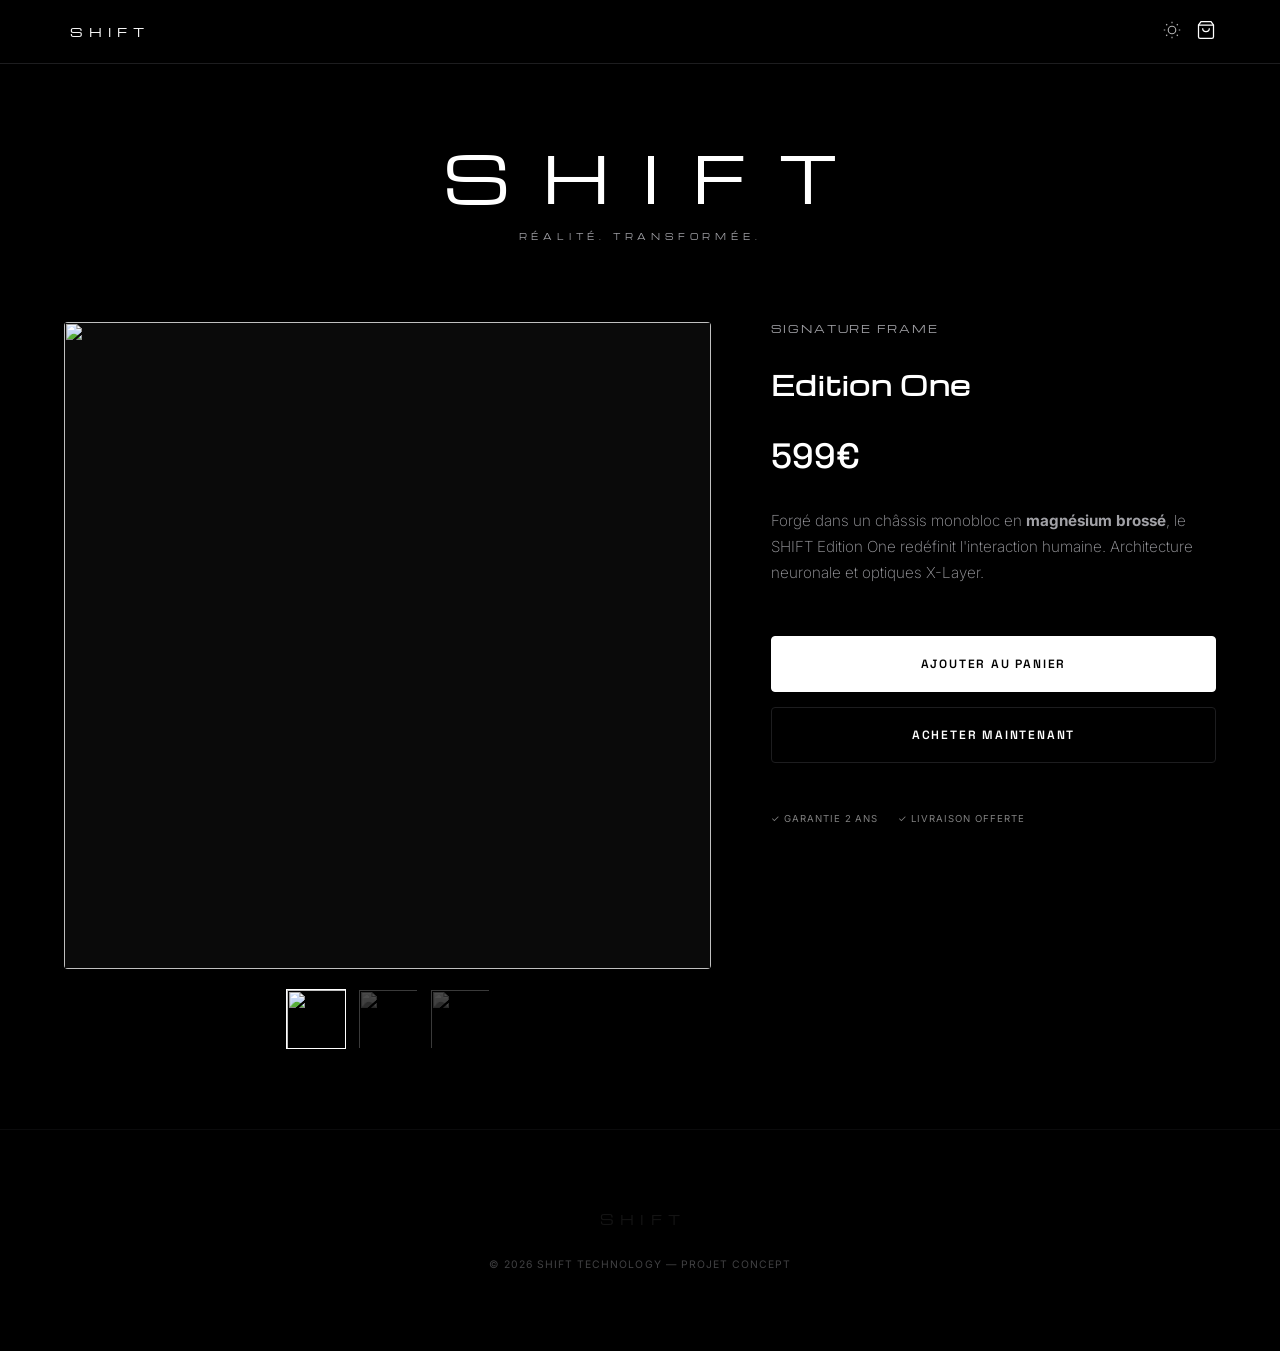
==== commit c56793ac: "Update index.html" ====
--- a/index.html
+++ b/index.html
@@ -3,172 +3,388 @@
 <head>
     <meta charset="UTF-8">
     <meta name="viewport" content="width=device-width, initial-scale=1.0">
-    <title>SHIFT — Reality Shifted</title>
-    <link href="https://fonts.googleapis.com/css2?family=Michroma&family=Space+Grotesk:wght@300;400;500;600&family=Inter:wght@100;200;300;400;600&display=swap" rel="stylesheet">
-    <link rel="stylesheet" href="css/style.css">
+    <title>SHIFT — Finalisation de la Commande</title>
+    <link href="https://fonts.googleapis.com/css2?family=Michroma&family=Space+Grotesk:wght@300;400;500;600&family=Inter:wght@100;200;300;400;500;600&display=swap" rel="stylesheet">
+    <style>
+        :root {
+            --bg-color: #000000;
+            --surface-color: #0a0a0a;
+            --surface-accent: #151515;
+            --text-primary: #ffffff;
+            --text-secondary: #a1a1a6;
+            --border-color: #1d1d1f;
+            --accent-color: #ffffff;
+            --nav-bg: rgba(0, 0, 0, 0.85);
+            
+            --font-logo: 'Michroma', sans-serif;
+            --font-main: 'Inter', sans-serif;
+            --font-ui: 'Space Grotesk', sans-serif;
+            
+            --transition: all 0.5s cubic-bezier(0.16, 1, 0.3, 1);
+            --tracking-logo: 0.5em;
+        }
+
+        * { margin: 0; padding: 0; box-sizing: border-box; -webkit-font-smoothing: antialiased; }
+        
+        body {
+            background-color: var(--bg-color);
+            color: var(--text-primary);
+            font-family: var(--font-main);
+            overflow-x: hidden;
+        }
+
+        .container { max-width: 1200px; margin: 0 auto; padding: 0 1.5rem; }
+
+        /* NAVIGATION */
+        nav {
+            height: 64px;
+            display: flex;
+            align-items: center;
+            position: fixed;
+            width: 100%;
+            top: 0;
+            z-index: 1000;
+            background: var(--nav-bg);
+            backdrop-filter: blur(20px);
+            border-bottom: 1px solid var(--border-color);
+        }
+
+        .logo-nav {
+            font-family: var(--font-logo);
+            font-size: 0.75rem;
+            letter-spacing: var(--tracking-logo);
+            text-transform: uppercase;
+            color: var(--text-primary);
+            text-decoration: none;
+            padding-left: 0.5em;
+        }
+
+        /* TOAST NOTIFICATION */
+        #notification-toast {
+            position: fixed;
+            top: 80px;
+            left: 50%;
+            transform: translateX(-50%) translateY(-20px);
+            background: #ffffff;
+            color: #000000;
+            padding: 12px 24px;
+            border-radius: 40px;
+            font-family: var(--font-ui);
+            font-size: 0.8rem;
+            font-weight: 600;
+            z-index: 3000;
+            opacity: 0;
+            transition: var(--transition);
+            box-shadow: 0 10px 30px rgba(0,0,0,0.5);
+        }
+        #notification-toast.show { opacity: 1; transform: translateX(-50%) translateY(0); }
+
+        /* HERO SECTION */
+        .hero-branding { padding-top: 130px; text-align: center; }
+        .logo-display { font-family: var(--font-logo); font-size: clamp(2rem, 8vw, 4rem); letter-spacing: 0.5em; text-transform: uppercase; margin-bottom: 10px; padding-left: 0.5em; }
+        .tagline { font-family: var(--font-logo); font-size: 0.5rem; letter-spacing: 0.6em; text-transform: uppercase; color: var(--text-secondary); }
+
+        /* PRODUCT MAIN GRID */
+        .product-main { display: grid; grid-template-columns: repeat(12, 1fr); gap: 60px; padding: 80px 0; align-items: start; }
+        .gallery-wrap { grid-column: span 7; }
+        .viewport { width: 100%; aspect-ratio: 1/1; background: var(--surface-color); border-radius: 4px; overflow: hidden; display: flex; align-items: center; justify-content: center; margin-bottom: 20px; }
+        #main-img { width: 100%; height: 100%; object-fit: cover; transition: opacity 0.5s ease; }
+        .thumbs { display: flex; gap: 12px; justify-content: center; }
+        .thumb { width: 60px; height: 60px; object-fit: cover; cursor: pointer; opacity: 0.3; transition: var(--transition); filter: grayscale(1); border: 1px solid transparent; }
+        .thumb.active { opacity: 1; filter: grayscale(0); border-color: var(--text-primary); }
+
+        .config-wrap { grid-column: span 5; display: flex; flex-direction: column; gap: 30px; }
+        .product-name { font-family: var(--font-logo); font-size: 1.6rem; letter-spacing: 0.05em; }
+        .price-display { font-family: var(--font-ui); font-size: 2.2rem; font-weight: 500; }
+        
+        .action-btns { display: flex; flex-direction: column; gap: 15px; margin-top: 20px; }
+        .btn-primary { background: #ffffff; color: #000000; border: 1px solid #ffffff; padding: 1.2rem; font-family: var(--font-ui); font-size: 0.75rem; letter-spacing: 0.15em; text-transform: uppercase; font-weight: 600; cursor: pointer; transition: var(--transition); border-radius: 4px; }
+        .btn-primary:hover { background: transparent; color: #ffffff; }
+        .btn-secondary { background: transparent; color: #ffffff; border: 1px solid var(--border-color); padding: 1.2rem; font-family: var(--font-ui); font-size: 0.75rem; letter-spacing: 0.15em; text-transform: uppercase; font-weight: 600; cursor: pointer; transition: var(--transition); border-radius: 4px; }
+        .btn-secondary:hover { border-color: #ffffff; }
+
+        /* CART PANEL */
+        .cart-panel { position: fixed; top: 0; right: -100%; width: 100%; max-width: 450px; height: 100vh; background: var(--bg-color); z-index: 2000; padding: 40px; transition: var(--transition); border-left: 1px solid var(--border-color); display: flex; flex-direction: column; }
+        .cart-panel.open { right: 0; }
+        .cart-header { display: flex; align-items: center; justify-content: space-between; padding-bottom: 20px; border-bottom: 1px solid var(--border-color); margin-bottom: 20px; }
+        .cart-items { flex-grow: 1; overflow-y: auto; }
+        .cart-item { display: flex; gap: 15px; align-items: center; padding: 15px 0; border-bottom: 1px solid var(--border-color); }
+        .cart-item img { width: 60px; height: 60px; object-fit: cover; border-radius: 4px; }
+
+        /* NEW PAYMENT PAGE / VIEW */
+        #checkout-view {
+            position: fixed; top: 0; left: 0; width: 100%; height: 100%;
+            background: var(--bg-color); z-index: 4000; display: none;
+            overflow-y: auto; padding: 80px 0;
+        }
+        .checkout-grid { display: grid; grid-template-columns: 1.2fr 0.8fr; gap: 80px; align-items: start; }
+        .checkout-title { font-family: var(--font-logo); font-size: 1.2rem; letter-spacing: 0.2em; margin-bottom: 40px; text-transform: uppercase; }
+        
+        .form-section { margin-bottom: 40px; }
+        .form-section h3 { font-family: var(--font-ui); font-size: 0.75rem; letter-spacing: 0.1em; text-transform: uppercase; color: var(--text-secondary); margin-bottom: 20px; }
+        
+        .input-group { display: grid; grid-template-columns: 1fr 1fr; gap: 15px; margin-bottom: 15px; }
+        .input-field { width: 100%; padding: 1.2rem; background: var(--surface-color); border: 1px solid var(--border-color); color: #fff; font-family: var(--font-main); outline: none; border-radius: 4px; transition: border 0.3s; }
+        .input-field:focus { border-color: #fff; }
+        
+        .order-summary { background: var(--surface-color); padding: 30px; border-radius: 8px; border: 1px solid var(--border-color); position: sticky; top: 20px; }
+        .summary-row { display: flex; justify-content: space-between; margin-bottom: 15px; font-size: 0.9rem; color: var(--text-secondary); }
+        .summary-total { border-top: 1px solid var(--border-color); margin-top: 20px; padding-top: 20px; display: flex; justify-content: space-between; font-family: var(--font-ui); font-size: 1.3rem; font-weight: 600; color: #fff; }
+
+        .payment-method { display: flex; gap: 10px; margin-bottom: 30px; }
+        .method-card { flex: 1; padding: 15px; border: 1px solid var(--border-color); border-radius: 6px; text-align: center; cursor: pointer; transition: var(--transition); }
+        .method-card.active { border-color: #fff; background: var(--surface-accent); }
+        .method-card svg { margin-bottom: 8px; opacity: 0.7; }
+
+        /* SUCCESS VIEW */
+        #success-view { display: none; text-align: center; max-width: 500px; margin: 100px auto; }
+        .check-icon { font-size: 4rem; color: #fff; margin-bottom: 30px; }
+
+        @media (max-width: 900px) {
+            .product-main, .checkout-grid { display: flex; flex-direction: column; gap: 40px; }
+            .gallery-wrap, .config-wrap { width: 100%; }
+            .order-summary { position: static; }
+        }
+
+        footer { padding: 80px 0; text-align: center; opacity: 0.4; font-size: 0.7rem; border-top: 1px solid var(--border-color); }
+    </style>
 </head>
 <body>
 
+    <div id="notification-toast">Ajouté au panier</div>
+
     <nav>
         <div class="container" style="display:flex; justify-content:space-between; align-items:center; width:100%;">
-            <a href="index.html" class="logo-nav">SHIFT</a>
-            <div class="nav-actions">
-                <button class="icon-btn" id="theme-toggle" aria-label="Toggle Theme">
-                    <svg id="theme-svg" width="18" height="18" viewBox="0 0 24 24" fill="none" stroke="currentColor" stroke-width="1.5"></svg>
-                </button>
-                <div id="cart-open-trigger" style="position:relative; cursor:pointer; padding:10px;">
-                    <svg width="20" height="20" viewBox="0 0 24 24" fill="none" stroke="currentColor" stroke-width="1.5">
-                        <path d="M6 2L3 6v14a2 2 0 0 0 2 2h14a2 2 0 0 0 2-2V6l-3-4H6z"></path>
-                        <path d="M3 6h18M16 10a4 4 0 0 1-8 0"></path>
-                    </svg>
-                    <div id="badge-count" style="position:absolute; top:8px; right:8px; width:6px; height:6px; background:var(--text-primary); border-radius:50%; display:none;"></div>
+            <a href="#" class="logo-nav">SHIFT</a>
+            <div style="display:flex; gap:15px; align-items:center;">
+                <div id="theme-btn" style="cursor:pointer; opacity:0.7;"><svg width="18" height="18" viewBox="0 0 24 24" fill="none" stroke="currentColor" stroke-width="1.5"><circle cx="12" cy="12" r="5"></circle><path d="M12 1v2M12 21v2M4.22 4.22l1.42 1.42M18.36 18.36l1.42 1.42M1 12h2M21 12h2M4.22 19.78l1.42-1.42M18.36 5.64l1.42-1.42"></path></svg></div>
+                <div id="cart-btn" style="position:relative; cursor:pointer;">
+                    <svg width="20" height="20" viewBox="0 0 24 24" fill="none" stroke="currentColor" stroke-width="1.5"><path d="M6 2L3 6v14a2 2 0 0 0 2 2h14a2 2 0 0 0 2-2V6l-3-4H6z"></path><path d="M3 6h18M16 10a4 4 0 0 1-8 0"></path></svg>
+                    <div id="badge" style="position:absolute; top:8px; right:8px; width:8px; height:8px; background:#fff; border-radius:50%; display:none;"></div>
                 </div>
             </div>
         </div>
     </nav>
 
-    <div class="hero-header">
-        <div class="logo-main">SHIFT</div>
-        <div class="reality-shifted">REALITY. SHIFTED.</div>
+    <div class="hero-branding">
+        <div class="logo-display">SHIFT</div>
+        <div class="tagline">RÉALITÉ. TRANSFORMÉE.</div>
     </div>
 
-    <!-- Video Section -->
-    <div class="container" style="margin-bottom: 80px;">
-        <div style="position: relative; width: 100%; border-radius: 4px; overflow: hidden; background: var(--gallery-bg); box-shadow: 0 20px 40px rgba(0,0,0,0.1);">
-            <video autoplay loop muted playsinline style="width: 100%; display: block;">
-                <source src="https://i.imgur.com/DbOKRXR.mp4" type="video/mp4">
-                Your browser does not support the video tag.
-            </video>
+    <main class="container">
+        <section class="product-main">
+            <div class="gallery-wrap">
+                <div class="viewport"><img id="main-img" src="https://i.imgur.com/g3Q4IFm.jpeg"></div>
+                <div class="thumbs">
+                    <img src="https://i.imgur.com/g3Q4IFm.jpeg" class="thumb active" onclick="slide(0)">
+                    <img src="https://i.imgur.com/bA7bfJc.jpeg" class="thumb" onclick="slide(1)">
+                    <img src="https://i.imgur.com/rpzwJlf.jpeg" class="thumb" onclick="slide(2)">
+                </div>
+            </div>
+            <div class="config-wrap">
+                <span class="tagline" style="font-size:0.6rem; letter-spacing:0.2em;">Signature Frame</span>
+                <h1 class="product-name">Edition One</h1>
+                <div class="price-display">599€</div>
+                <div style="font-size:0.95rem; line-height:1.7; color:var(--text-secondary); font-weight:200;">
+                    Forgé dans un châssis monobloc en <strong>magnésium brossé</strong>, le SHIFT Edition One redéfinit l'interaction humaine. Architecture neuronale et optiques X-Layer.
+                </div>
+                <div class="action-btns">
+                    <button class="btn-primary" onclick="addToCart()">Ajouter au Panier</button>
+                    <button class="btn-secondary" onclick="openCheckout()">Acheter Maintenant</button>
+                </div>
+                <div style="margin-top:20px; display:flex; gap:20px; opacity:0.5; font-size:0.6rem; letter-spacing:0.1em; text-transform:uppercase;">
+                    <span>✓ Garantie 2 ans</span>
+                    <span>✓ Livraison Offerte</span>
+                </div>
+            </div>
+        </section>
+    </main>
+
+    <!-- CHECKOUT PAGE -->
+    <div id="checkout-view">
+        <div class="container">
+            <div style="display:flex; justify-content:space-between; align-items:center;">
+                <h2 class="checkout-title">Finaliser l'achat</h2>
+                <span onclick="closeCheckout()" style="cursor:pointer; opacity:0.5; font-size:0.8rem; letter-spacing:0.1em;">RETOUR AU SITE</span>
+            </div>
+            
+            <div class="checkout-grid" id="checkout-form-container">
+                <div class="checkout-form">
+                    <div class="form-section">
+                        <h3>1. Coordonnées d'expédition</h3>
+                        <div class="input-group">
+                            <input type="text" placeholder="Prénom" class="input-field">
+                            <input type="text" placeholder="Nom" class="input-field">
+                        </div>
+                        <input type="text" placeholder="Adresse" class="input-field" style="margin-bottom:15px;">
+                        <div class="input-group">
+                            <input type="text" placeholder="Ville" class="input-field">
+                            <input type="text" placeholder="Code Postal" class="input-field">
+                        </div>
+                        <input type="email" placeholder="Email" class="input-field">
+                    </div>
+
+                    <div class="form-section">
+                        <h3>2. Mode de Paiement</h3>
+                        <div class="payment-method">
+                            <div class="method-card active">
+                                <svg width="24" height="24" viewBox="0 0 24 24" fill="none" stroke="currentColor" stroke-width="1.5"><rect x="1" y="4" width="22" height="16" rx="2"/><line x1="1" y1="10" x2="23" y2="10"/></svg>
+                                <div style="font-size:0.7rem; letter-spacing:0.1em;">CARTE BANCAIRE</div>
+                            </div>
+                            <div class="method-card">
+                                <svg width="24" height="24" viewBox="0 0 24 24" fill="currentColor"><path d="M17.05 20.28c-.96 0-2.04-.59-3.15-.59-1.12 0-2.03.55-3.08.55-2.04 0-4.63-2.45-4.63-6.22 0-3.64 2.29-5.56 4.47-5.56 1.16 0 2.11.72 3.1.72.95 0 2.1-.78 3.39-.78 1.45 0 2.62.72 3.36 1.79-2.91 1.63-2.44 5.38.42 6.55-.7 1.83-1.6 3.19-2.88 4.54zm-2.94-16.14c.64-.78 1.08-1.85.96-2.93-.93.04-2.05.62-2.72 1.4-.59.69-1.11 1.81-.96 2.85.99.08 2.05-.51 2.72-1.32z"/></svg>
+                                <div style="font-size:0.7rem; letter-spacing:0.1em;">APPLE PAY</div>
+                            </div>
+                        </div>
+                        <input type="text" placeholder="Numéro de carte" class="input-field" style="margin-bottom:15px;">
+                        <div class="input-group">
+                            <input type="text" placeholder="MM / AA" class="input-field">
+                            <input type="text" placeholder="CVC" class="input-field">
+                        </div>
+                    </div>
+                </div>
+
+                <div class="order-summary">
+                    <h3 style="font-size:0.7rem; letter-spacing:0.1em; text-transform:uppercase; margin-bottom:25px;">Résumé de la commande</h3>
+                    <div id="checkout-items-list">
+                        <!-- Dynamique -->
+                    </div>
+                    <div class="summary-row" style="margin-top:20px;">
+                        <span>Sous-total</span>
+                        <span id="sub-total">599€</span>
+                    </div>
+                    <div class="summary-row">
+                        <span>Expédition Express</span>
+                        <span style="color:#00ff88;">OFFERT</span>
+                    </div>
+                    <div class="summary-row">
+                        <span>TVA (20%)</span>
+                        <span id="tax-total">119.80€</span>
+                    </div>
+                    <div class="summary-total">
+                        <span>Total</span>
+                        <span id="total-price">599€</span>
+                    </div>
+                    <button class="btn-primary" id="final-btn" style="width:100%; margin-top:30px;">CONFIRMER LE PAIEMENT</button>
+                    <div style="margin-top:20px; text-align:center; font-size:0.6rem; opacity:0.4; letter-spacing:0.1em;">
+                        PAIEMENT SÉCURISÉ SSL 256-BIT
+                    </div>
+                </div>
+            </div>
+
+            <div id="success-view">
+                <div class="check-icon">✓</div>
+                <h2 style="font-family:var(--font-logo); font-size:1rem; letter-spacing:0.3em; text-transform:uppercase; margin-bottom:15px;">Commande Confirmée</h2>
+                <p style="color:var(--text-secondary); font-size:0.9rem; line-height:1.6;">Votre SHIFT Edition One est prêt pour l'expédition.<br>Un email de confirmation vous a été envoyé.</p>
+                <button class="btn-primary" style="margin-top:40px; padding: 1rem 3rem;" onclick="location.reload()">RETOUR</button>
+            </div>
         </div>
     </div>
 
-    <header class="hero-gallery">
-        <div class="container">
-            <div class="gallery-viewport">
-                <img id="main-img" src="https://i.imgur.com/g3Q4IFm.jpeg" alt="SHIFT AR Frame">
-            </div>
-        </div>
-    </header>
-
-    <div class="container">
-        <article class="brand-story">
-            <p class="story-text">
-                Le <strong>SHIFT Edition One</strong> est l'aboutissement d'une décennie de recherche en photonique.
-                Conçu dans un châssis monobloc en <strong>magnésium brossé</strong>, il redéfinit les frontières
-                de la réalité assistée. <br><br>
-                Son <strong>architecture asymétrique</strong> et ses lentilles intelligentes <strong>X-Layer</strong> offrent une
-                clarté visuelle chirurgicale, tandis que son interface neuronale invisible réagit à vos besoins
-                avant même que vous ne les formuliez.
-            </p>
-        </article>
-
-        <h2 class="choose-label">CHOOSE YOUR SHIFT</h2>
-        
-        <section class="pricing-grid">
-            <article class="price-card">
-                <h3 class="card-name">CORE</h3>
-                <div class="card-price">399€</div>
-                <div class="card-monthly">ou 33€/mois</div>
-                <ul class="features">
-                    <li>AR Essential Interface</li>
-                    <li>20MP Environment Sensor</li>
-                    <li>6h Adaptive Battery</li>
-                </ul>
-                <button class="btn-action" onclick="addToCart('CORE', 399)">COMMANDER CORE</button>
-            </article>
-
-            <article class="price-card featured">
-                <div class="featured-badge">◉ MOST SELECTED</div>
-                <h3 class="card-name">PRO</h3>
-                <div class="card-price">599€</div>
-                <div class="card-monthly">ou 49€/mois</div>
-                <ul class="features">
-                    <li>30MP RAW Camera</li>
-                    <li>9h Neural Battery</li>
-                    <li>Spatial Audio Engine</li>
-                    <li>X-Layer Precision Optics</li>
-                </ul>
-                <button class="btn-action" onclick="addToCart('PRO', 599)">COMMANDER PRO</button>
-                <a href="product.html" style="margin-top: 1.5rem; font-size: 0.6rem; color: var(--text-secondary); text-decoration: none; text-transform: uppercase; letter-spacing: 0.2em; font-family: var(--font-logo);">Découvrir Edition One</a>
-            </article>
-
-            <article class="price-card">
-                <h3 class="card-name">ULTRA</h3>
-                <div class="card-price">1499€</div>
-                <div class="card-monthly">ou 125€/mois</div>
-                <ul class="features">
-                    <li>Titanium Monoblock Frame</li>
-                    <li>10h Cognitive Battery</li>
-                    <li>Neural AI Assistant</li>
-                    <li>Priority Access</li>
-                </ul>
-                <button class="btn-action" onclick="addToCart('ULTRA', 1499)">COMMANDER ULTRA</button>
-            </article>
-        </section>
-
-        <section class="trust-grid">
-            <div class="trust-item">✔ 2 YEAR WARRANTY</div>
-            <div class="trust-item">✔ 14 DAY RETURNS</div>
-            <div class="trust-item">✔ FREE SHIPPING</div>
-            <div class="trust-item">✔ SECURE PAYMENT</div>
-        </section>
-    </div>
-
     <aside class="cart-panel" id="cart-panel">
-        <div class="cart-header">
-            <h2>Votre Sélection</h2>
-            <span id="cart-close-trigger" style="cursor:pointer; font-size:1.5rem;">&times;</span>
-        </div>
-        <div id="cart-content"></div>
-        <div id="cart-actions" style="display:none;">
-            <div style="display:flex; justify-content:space-between; margin-bottom:30px; font-weight:700;">
-                <span style="font-size:0.7rem; letter-spacing:0.15em; text-transform:uppercase;">Sous-total</span>
-                <span id="cart-total-val">0€</span>
-            </div>
-            <button class="btn-action" style="width:100%; padding: 1.5rem 0;" id="checkout-btn">FINALISER</button>
+        <div class="cart-header"><h2>PANIER</h2><span onclick="document.getElementById('cart-panel').classList.remove('open')" style="cursor:pointer; font-size:1.5rem;">&times;</span></div>
+        <div class="cart-items" id="cart-items-list"></div>
+        <div style="padding-top:20px; border-top:1px solid var(--border-color);">
+            <div style="display:flex; justify-content:space-between; margin-bottom:20px; font-family:var(--font-ui); font-weight:600;">
+                <span>TOTAL</span>
+                <span id="cart-sum">599€</span>
+            </div>
+            <button class="btn-primary" style="width:100%;" onclick="openCheckout()">COMMANDER</button>
         </div>
     </aside>
 
-    <div class="modal-full" id="payment-modal">
-        <div class="container" style="max-width:420px; text-align:center;">
-            <div class="logo-main" style="margin-bottom:40px; font-size: 1.6rem;">SHIFT</div>
-            <div id="pay-form">
-                <span style="color:var(--text-secondary); font-size:0.6rem; letter-spacing:0.2em; text-transform:uppercase; margin-bottom:24px; display:block; opacity:0.6;">Prototype Démo</span>
-                <div style="display:flex; flex-direction:column; gap:12px; margin-bottom:30px;">
-                    <input type="text" placeholder="Titulaire" style="padding:1.3rem; border:1px solid var(--border-color); background:var(--surface-color); outline:none; color:var(--text-primary);">
-                    <input type="text" placeholder="Numéro de carte" style="padding:1.3rem; border:1px solid var(--border-color); background:var(--surface-color); outline:none; color:var(--text-primary);">
-                </div>
-                <button class="btn-action" style="width:100%;" id="confirm-pay">CONFIRMER</button>
-                <p id="cancel-pay" style="margin-top:25px; font-size:0.6rem; color:var(--text-secondary); cursor:pointer; letter-spacing:0.15em; text-transform:uppercase;">Annuler</p>
-            </div>
-            <div id="pay-success" style="display:none;">
-                <div style="font-size:3.5rem; margin-bottom:25px; font-weight:100;">✓</div>
-                <h2 style="font-family:var(--font-logo); font-size:0.75rem; letter-spacing:0.2em; text-transform:uppercase;">CONFIRMÉ</h2>
-                <button class="btn-action" style="margin-top:50px; padding:1.2rem 3.5rem;" onclick="location.reload()">RETOUR</button>
-            </div>
-        </div>
-    </div>
-
     <footer>
         <div class="container">
-            <div class="logo-main" style="opacity:0.2; font-size:1rem; margin-bottom:40px;">SHIFT</div>
-            <p class="legal">© SHIFT — CONCEPT PROJECT / 2026<br>ALL VISUALS ARE PROTOTYPES</p>
+            <div class="logo-nav" style="opacity:0.2; font-size:0.8rem; margin-bottom:30px;">SHIFT</div>
+            <p style="font-size:0.65rem; color:var(--text-secondary); letter-spacing:0.1em; text-transform:uppercase;">© 2026 SHIFT TECHNOLOGY — PROJET CONCEPT</p>
         </div>
     </footer>
 
-    <script src="js/app.js"></script>
     <script>
-        const images = ["https://i.imgur.com/g3Q4IFm.jpeg", "https://i.imgur.com/bA7bfJc.jpeg", "https://i.imgur.com/rpzwJlf.jpeg"];
-        let currentIndex = 0;
+        // STATE
+        let cartItems = [];
+        const imgs = ["https://i.imgur.com/g3Q4IFm.jpeg", "https://i.imgur.com/bA7bfJc.jpeg", "https://i.imgur.com/rpzwJlf.jpeg"];
+        let galleryCur = 0;
+
+        // ELEMENTS
         const mainImg = document.getElementById('main-img');
-        function updateGallery() {
-            currentIndex = (currentIndex + 1) % images.length;
-            if (mainImg) {
-                mainImg.style.opacity = '0';
-                setTimeout(() => { mainImg.src = images[currentIndex]; mainImg.style.opacity = '1'; }, 400);
-            }
-        }
-        setInterval(updateGallery, 6000);
+        const thumbs = document.querySelectorAll('.thumb');
+        const badge = document.getElementById('badge');
+        const toast = document.getElementById('notification-toast');
+
+        // GALLERY
+        function slide(n) {
+            galleryCur = n;
+            mainImg.style.opacity = '0';
+            setTimeout(() => {
+                mainImg.src = imgs[galleryCur];
+                mainImg.style.opacity = '1';
+                thumbs.forEach((t, i) => t.classList.toggle('active', i === galleryCur));
+            }, 300);
+        }
+        setInterval(() => slide((galleryCur + 1) % imgs.length), 6000);
+
+        // CART LOGIC
+        function addToCart() {
+            cartItems = [{ name: 'Edition One', price: 599 }];
+            badge.style.display = 'block';
+            renderCart();
+            toast.classList.add('show');
+            setTimeout(() => toast.classList.remove('show'), 3000);
+            setTimeout(() => document.getElementById('cart-panel').classList.add('open'), 500);
+        }
+
+        function renderCart() {
+            const list = document.getElementById('cart-items-list');
+            list.innerHTML = cartItems.map(item => `
+                <div class="cart-item">
+                    <img src="${imgs[0]}">
+                    <div style="flex-grow:1;">
+                        <h4 style="font-size:0.75rem; letter-spacing:0.05em; font-family:var(--font-logo);">SHIFT ${item.name}</h4>
+                        <p style="font-size:0.8rem; color:var(--text-secondary);">${item.price}€</p>
+                    </div>
+                </div>
+            `).join('');
+            document.getElementById('cart-sum').innerText = "599€";
+        }
+
+        // CHECKOUT LOGIC
+        function openCheckout() {
+            document.getElementById('cart-panel').classList.remove('open');
+            document.getElementById('checkout-view').style.display = 'block';
+            document.body.style.overflow = 'hidden';
+            
+            // Render items in summary
+            document.getElementById('checkout-items-list').innerHTML = `
+                <div style="display:flex; gap:15px; align-items:center;">
+                    <img src="${imgs[0]}" style="width:50px; height:50px; object-fit:cover; border-radius:2px;">
+                    <span style="font-size:0.8rem; font-weight:500;">SHIFT Edition One</span>
+                    <span style="margin-left:auto; font-family:var(--font-ui);">599€</span>
+                </div>
+            `;
+        }
+
+        function closeCheckout() {
+            document.getElementById('checkout-view').style.display = 'none';
+            document.body.style.overflow = 'auto';
+        }
+
+        document.getElementById('final-btn').onclick = function() {
+            this.innerText = "SÉCURISATION...";
+            setTimeout(() => {
+                document.getElementById('checkout-form-container').style.display = 'none';
+                document.getElementById('success-view').style.display = 'block';
+            }, 2000);
+        };
+
+        document.getElementById('cart-btn').onclick = () => document.getElementById('cart-panel').classList.add('open');
+
+        // THEME
+        document.getElementById('theme-btn').onclick = () => {
+            const h = document.documentElement;
+            const isD = h.getAttribute('data-theme') === 'dark';
+            h.setAttribute('data-theme', isD ? 'light' : 'dark');
+        };
     </script>
 </body>
 </html>
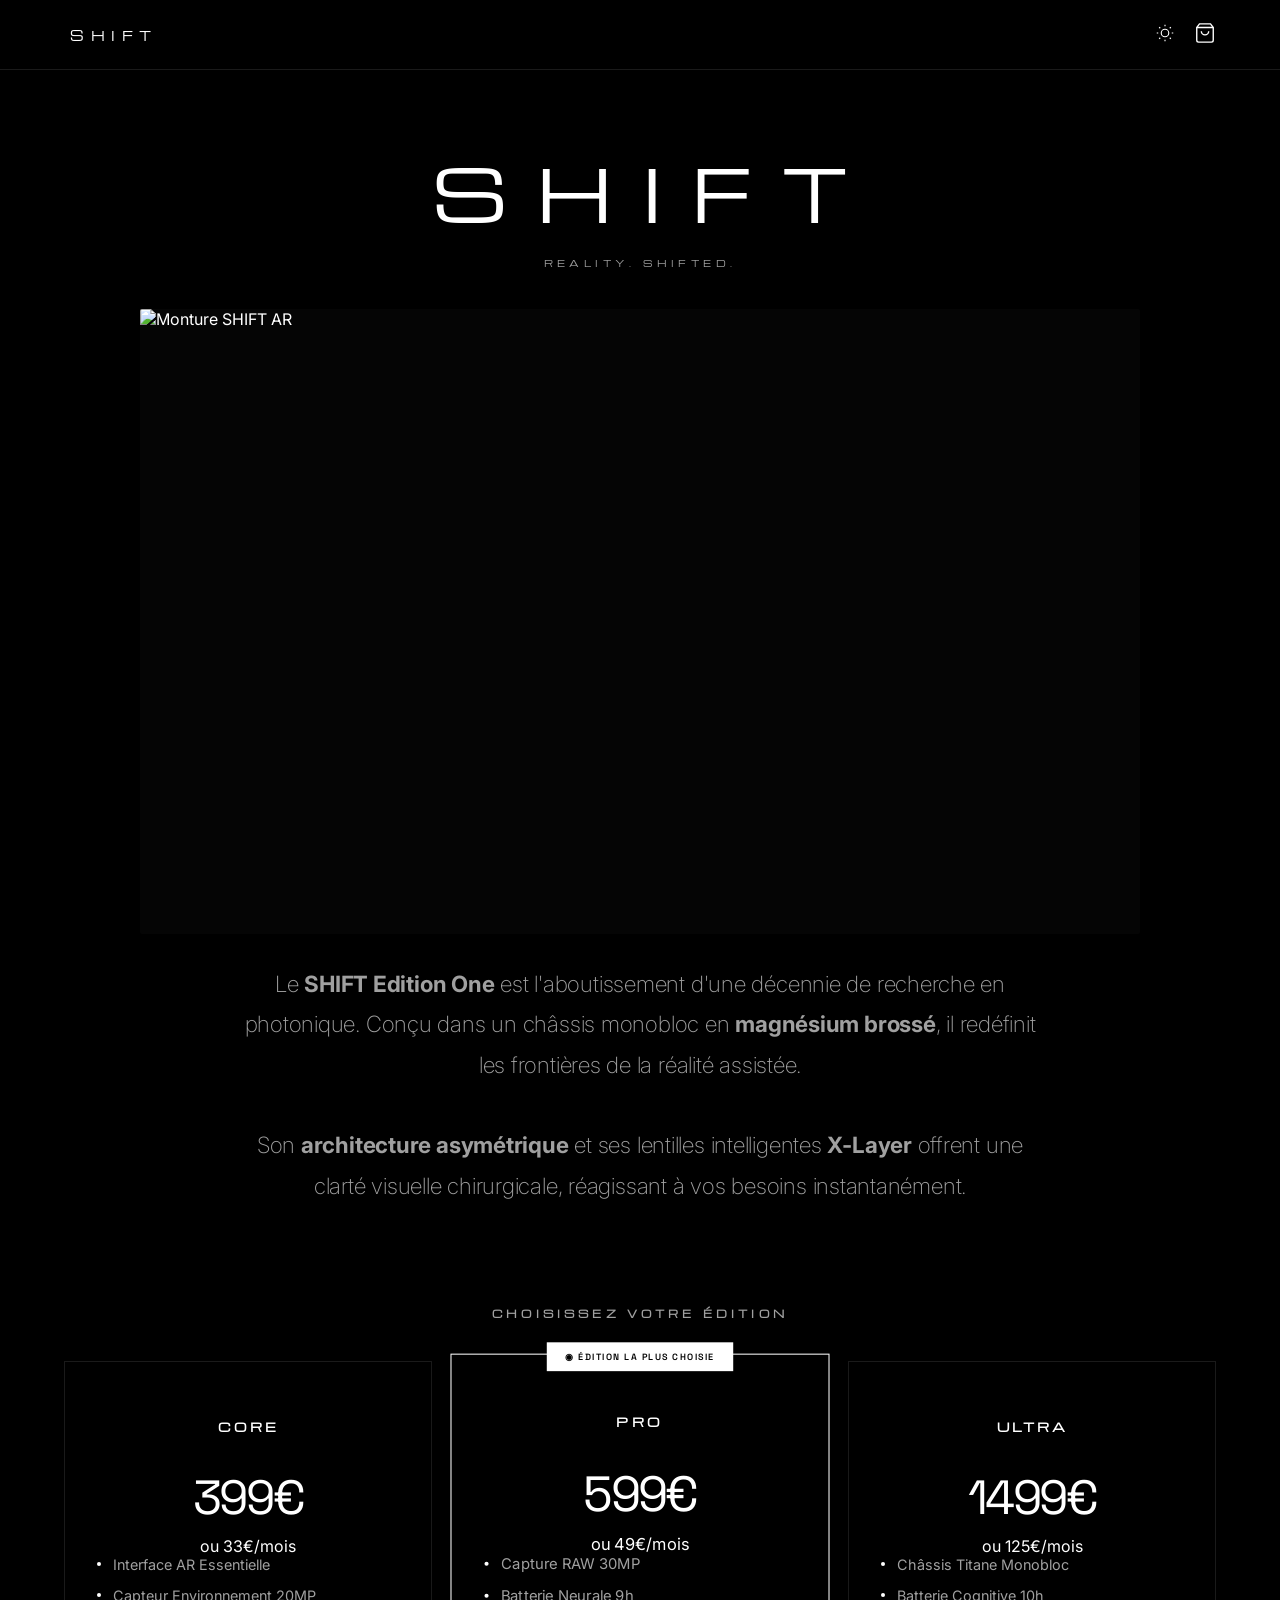
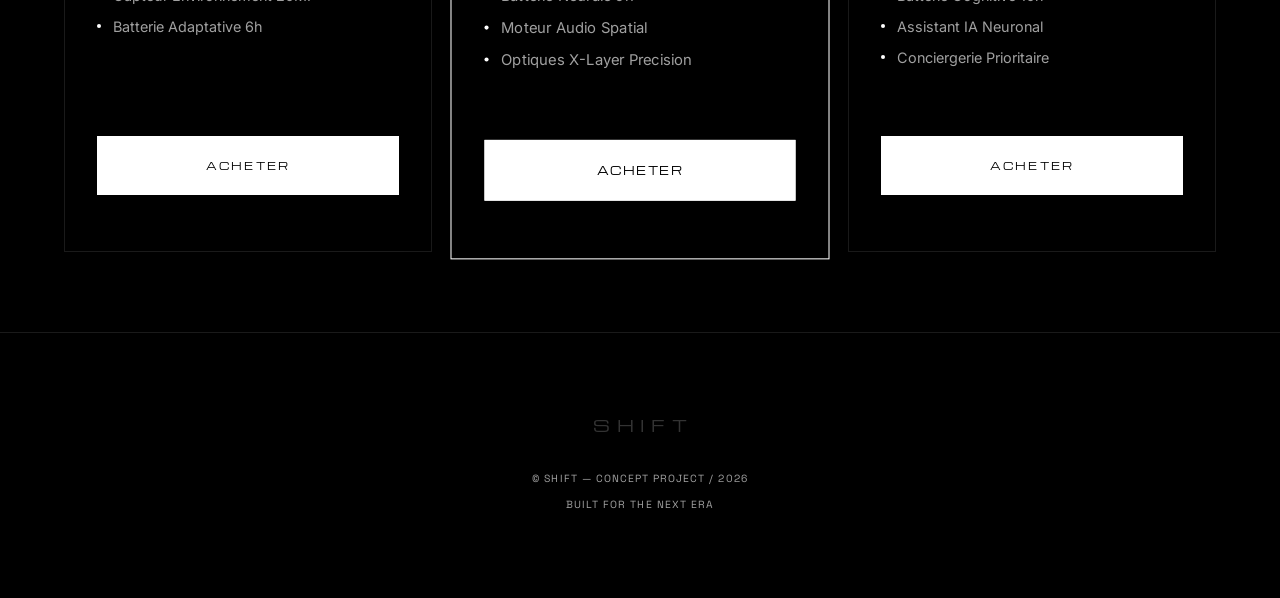
==== commit ba8f9183: "Update index.html" ====
--- a/index.html
+++ b/index.html
@@ -2,42 +2,64 @@
 <html lang="fr" data-theme="dark">
 <head>
     <meta charset="UTF-8">
-    <meta name="viewport" content="width=device-width, initial-scale=1.0">
-    <title>SHIFT — Finalisation de la Commande</title>
-    <link href="https://fonts.googleapis.com/css2?family=Michroma&family=Space+Grotesk:wght@300;400;500;600&family=Inter:wght@100;200;300;400;500;600&display=swap" rel="stylesheet">
+    <meta name="viewport" content="width=device-width, initial-scale=1.0, maximum-scale=5.0">
+    <title>SHIFT — Reality Shifted</title>
+    <link href="https://fonts.googleapis.com/css2?family=Michroma&family=Space+Grotesk:wght@300;400;500;600&family=Inter:wght@100;200;300;400;600&display=swap" rel="stylesheet">
     <style>
+        /* DESIGN SYSTEM : META-PREMIUM DEFINITION */
         :root {
+            --bg-color: #ffffff;
+            --surface-color: #fafafa;
+            --surface-accent: #f2f2f2;
+            --text-primary: #000000;
+            --text-secondary: #6e6e73;
+            --border-color: #e5e5e7;
+            --nav-bg: rgba(255, 255, 255, 0.85);
+            --gallery-bg: #f5f5f7;
+            
+            --font-logo: 'Michroma', sans-serif;
+            --font-main: 'Inter', sans-serif;
+            --font-secondary: 'Space Grotesk', sans-serif;
+            
+            --tracking-logo: 0.5em;
+            --transition-fluid: all 0.6s cubic-bezier(0.16, 1, 0.3, 1);
+        }
+
+        [data-theme="dark"] {
             --bg-color: #000000;
             --surface-color: #0a0a0a;
             --surface-accent: #151515;
             --text-primary: #ffffff;
-            --text-secondary: #a1a1a6;
-            --border-color: #1d1d1f;
-            --accent-color: #ffffff;
-            --nav-bg: rgba(0, 0, 0, 0.85);
-            
-            --font-logo: 'Michroma', sans-serif;
-            --font-main: 'Inter', sans-serif;
-            --font-ui: 'Space Grotesk', sans-serif;
-            
-            --transition: all 0.5s cubic-bezier(0.16, 1, 0.3, 1);
-            --tracking-logo: 0.5em;
-        }
-
-        * { margin: 0; padding: 0; box-sizing: border-box; -webkit-font-smoothing: antialiased; }
-        
+            --text-secondary: #a0a0a0;
+            --border-color: #1a1a1a;
+            --nav-bg: rgba(0, 0, 0, 0.9);
+            --gallery-bg: #050505;
+        }
+
+        * {
+            margin: 0;
+            padding: 0;
+            box-sizing: border-box;
+            -webkit-font-smoothing: antialiased;
+        }
+
         body {
             background-color: var(--bg-color);
             color: var(--text-primary);
             font-family: var(--font-main);
             overflow-x: hidden;
-        }
-
-        .container { max-width: 1200px; margin: 0 auto; padding: 0 1.5rem; }
+            transition: background-color 0.8s ease;
+        }
+
+        .container {
+            max-width: 1200px;
+            margin: 0 auto;
+            padding: 0 1.5rem;
+        }
 
         /* NAVIGATION */
         nav {
-            height: 64px;
+            height: 70px;
             display: flex;
             align-items: center;
             position: fixed;
@@ -45,13 +67,14 @@
             top: 0;
             z-index: 1000;
             background: var(--nav-bg);
-            backdrop-filter: blur(20px);
+            backdrop-filter: blur(30px);
+            -webkit-backdrop-filter: blur(30px);
             border-bottom: 1px solid var(--border-color);
         }
 
         .logo-nav {
             font-family: var(--font-logo);
-            font-size: 0.75rem;
+            font-size: 0.8rem;
             letter-spacing: var(--tracking-logo);
             text-transform: uppercase;
             color: var(--text-primary);
@@ -59,332 +82,671 @@
             padding-left: 0.5em;
         }
 
-        /* TOAST NOTIFICATION */
-        #notification-toast {
+        /* HERO HEADER */
+        .hero-header {
+            padding-top: 140px;
+            text-align: center;
+            margin-bottom: 20px;
+        }
+
+        .logo-main {
+            font-family: var(--font-logo);
+            font-size: clamp(2.5rem, 12vw, 4.5rem);
+            letter-spacing: 0.4em;
+            text-transform: uppercase;
+            margin-bottom: 15px;
+            padding-left: 0.4em;
+        }
+
+        .reality-shifted {
+            font-family: var(--font-logo);
+            font-size: clamp(0.5rem, 2vw, 0.55rem);
+            letter-spacing: 0.5em;
+            text-transform: uppercase;
+            color: var(--text-secondary);
+            margin-bottom: 40px;
+        }
+
+        /* GALLERY SYSTEM */
+        .gallery-viewport {
+            position: relative;
+            width: 100%;
+            max-width: 1000px;
+            margin: 0 auto 30px;
+            aspect-ratio: 16/10;
+            background: var(--gallery-bg);
+            overflow: hidden;
+            display: flex;
+            align-items: center;
+            justify-content: center;
+            border-radius: 2px;
+        }
+
+        #main-img {
+            width: 100%;
+            height: 100%;
+            object-fit: cover;
+            filter: contrast(1.05) brightness(1) saturate(1.05);
+            transition: opacity 0.8s ease, transform 1.2s ease;
+        }
+
+        /* PRICING GRID */
+        .choose-label {
+            text-align: center;
+            font-family: var(--font-logo);
+            font-size: 0.65rem;
+            letter-spacing: 0.4em;
+            text-transform: uppercase;
+            color: var(--text-secondary);
+            margin: 80px 0 40px;
+        }
+
+        .pricing-grid {
+            display: grid;
+            grid-template-columns: repeat(auto-fit, minmax(300px, 1fr));
+            gap: 1.5rem;
+            margin-bottom: 80px;
+            align-items: stretch;
+        }
+
+        .price-card {
+            background: var(--bg-color);
+            border: 1px solid var(--border-color);
+            padding: 3.5rem 2rem;
+            text-align: center;
+            display: flex;
+            flex-direction: column;
+            transition: var(--transition-fluid);
+            position: relative;
+        }
+
+        .price-card.featured {
+            border-color: var(--text-primary);
+            box-shadow: 0 30px 60px rgba(0,0,0,0.06);
+        }
+
+        @media (min-width: 1024px) {
+            .price-card.featured { transform: scale(1.03); z-index: 2; }
+        }
+
+        .featured-badge {
+            position: absolute;
+            top: -12px;
+            left: 50%;
+            transform: translateX(-50%);
+            background: var(--text-primary);
+            color: var(--bg-color);
+            font-family: var(--font-secondary);
+            font-size: 0.55rem;
+            padding: 8px 18px;
+            letter-spacing: 0.15em;
+            text-transform: uppercase;
+            font-weight: 600;
+        }
+
+        .card-name {
+            font-family: var(--font-logo);
+            font-size: 0.75rem;
+            letter-spacing: 0.25em;
+            text-transform: uppercase;
+            margin-bottom: 2rem;
+        }
+
+        .card-price {
+            font-family: var(--font-secondary);
+            font-size: 3rem;
+            font-weight: 400;
+            margin-bottom: 0.5rem;
+            letter-spacing: -0.05em;
+        }
+
+        .features {
+            list-style: none;
+            text-align: left;
+            margin-bottom: 3.5rem;
+            flex-grow: 1;
+        }
+
+        .features li {
+            font-size: 0.9rem;
+            color: var(--text-secondary);
+            margin-bottom: 14px;
+            display: flex;
+            align-items: center;
+            gap: 12px;
+        }
+
+        .features li::before {
+            content: "";
+            width: 4px; height: 4px;
+            background: var(--text-primary);
+            border-radius: 50%;
+            display: inline-block;
+        }
+
+        .btn-action {
+            background: var(--text-primary);
+            color: var(--bg-color);
+            border: 1px solid var(--text-primary);
+            padding: 1.3rem;
+            font-family: var(--font-logo);
+            font-size: 0.65rem;
+            letter-spacing: 0.2em;
+            text-transform: uppercase;
+            cursor: pointer;
+            transition: var(--transition-fluid);
+            width: 100%;
+        }
+
+        .btn-action:active { transform: scale(0.98); }
+
+        /* DESCRIPTION */
+        .brand-story {
+            max-width: 850px;
+            margin: 0 auto 100px;
+            text-align: center;
+            padding: 0 1rem;
+        }
+
+        .story-text {
+            font-size: clamp(1.1rem, 4vw, 1.4rem);
+            line-height: 1.8;
+            font-weight: 200;
+            color: var(--text-secondary);
+            letter-spacing: -0.01em;
+        }
+
+        /* TUNNEL DE PAIEMENT - RÉALISTE & MOBILE */
+        .modal-full {
             position: fixed;
-            top: 80px;
-            left: 50%;
-            transform: translateX(-50%) translateY(-20px);
-            background: #ffffff;
-            color: #000000;
-            padding: 12px 24px;
-            border-radius: 40px;
-            font-family: var(--font-ui);
-            font-size: 0.8rem;
+            top: 0;
+            left: 0;
+            width: 100%;
+            height: 100%;
+            background: var(--bg-color);
+            z-index: 3000;
+            display: none;
+            overflow-y: auto;
+            padding: 20px 0 60px;
+        }
+
+        .checkout-grid {
+            display: grid;
+            grid-template-columns: 1fr;
+            gap: 40px;
+            margin-top: 30px;
+        }
+
+        @media (min-width: 1024px) {
+            .checkout-grid { grid-template-columns: 1.2fr 0.8fr; gap: 80px; }
+            .modal-full { padding: 60px 0; }
+        }
+
+        .checkout-form-section {
+            display: flex;
+            flex-direction: column;
+            gap: 40px;
+        }
+
+        .form-block h3 {
+            font-family: var(--font-secondary);
+            font-size: 0.85rem;
+            letter-spacing: 0.1em;
+            text-transform: uppercase;
+            margin-bottom: 20px;
+            color: var(--text-primary);
+        }
+
+        .input-pair {
+            display: grid;
+            grid-template-columns: 1fr 1fr;
+            gap: 15px;
+        }
+
+        .input-luxury {
+            width: 100%;
+            padding: 1.2rem;
+            margin-bottom: 15px;
+            border: 1px solid var(--border-color);
+            background: var(--surface-color);
+            color: var(--text-primary);
+            font-family: var(--font-main);
+            outline: none;
+            border-radius: 4px;
+            font-size: 1rem;
+        }
+
+        /* Payment Selectors */
+        .payment-methods {
+            display: flex;
+            gap: 10px;
+            margin-bottom: 25px;
+        }
+
+        .method-btn {
+            flex: 1;
+            padding: 15px;
+            border: 1px solid var(--border-color);
+            background: var(--surface-color);
+            cursor: pointer;
+            text-align: center;
+            border-radius: 4px;
+            transition: var(--transition-fluid);
+        }
+
+        .method-btn.active {
+            border-color: var(--text-primary);
+            background: var(--bg-color);
+        }
+
+        .method-btn svg { height: 20px; margin-bottom: 8px; }
+
+        /* RECAPITULATIF STYLISÉ */
+        .checkout-summary {
+            background: var(--surface-color);
+            padding: 30px;
+            border-radius: 8px;
+            border: 1px solid var(--border-color);
+            position: sticky;
+            top: 20px;
+        }
+
+        .summary-title {
+            font-family: var(--font-logo);
+            font-size: 0.75rem;
+            letter-spacing: 0.2em;
+            text-transform: uppercase;
+            margin-bottom: 30px;
+            padding-bottom: 15px;
+            border-bottom: 1px solid var(--border-color);
+        }
+
+        #sum-items {
+            margin-bottom: 20px;
+        }
+
+        .summary-row {
+            display: flex;
+            justify-content: space-between;
+            margin-bottom: 12px;
+            font-size: 0.9rem;
+            color: var(--text-secondary);
+            font-family: var(--font-secondary);
+        }
+
+        .summary-row.total {
+            margin-top: 20px;
+            padding-top: 20px;
+            border-top: 1px solid var(--border-color);
+            color: var(--text-primary);
             font-weight: 600;
-            z-index: 3000;
-            opacity: 0;
-            transition: var(--transition);
-            box-shadow: 0 10px 30px rgba(0,0,0,0.5);
-        }
-        #notification-toast.show { opacity: 1; transform: translateX(-50%) translateY(0); }
-
-        /* HERO SECTION */
-        .hero-branding { padding-top: 130px; text-align: center; }
-        .logo-display { font-family: var(--font-logo); font-size: clamp(2rem, 8vw, 4rem); letter-spacing: 0.5em; text-transform: uppercase; margin-bottom: 10px; padding-left: 0.5em; }
-        .tagline { font-family: var(--font-logo); font-size: 0.5rem; letter-spacing: 0.6em; text-transform: uppercase; color: var(--text-secondary); }
-
-        /* PRODUCT MAIN GRID */
-        .product-main { display: grid; grid-template-columns: repeat(12, 1fr); gap: 60px; padding: 80px 0; align-items: start; }
-        .gallery-wrap { grid-column: span 7; }
-        .viewport { width: 100%; aspect-ratio: 1/1; background: var(--surface-color); border-radius: 4px; overflow: hidden; display: flex; align-items: center; justify-content: center; margin-bottom: 20px; }
-        #main-img { width: 100%; height: 100%; object-fit: cover; transition: opacity 0.5s ease; }
-        .thumbs { display: flex; gap: 12px; justify-content: center; }
-        .thumb { width: 60px; height: 60px; object-fit: cover; cursor: pointer; opacity: 0.3; transition: var(--transition); filter: grayscale(1); border: 1px solid transparent; }
-        .thumb.active { opacity: 1; filter: grayscale(0); border-color: var(--text-primary); }
-
-        .config-wrap { grid-column: span 5; display: flex; flex-direction: column; gap: 30px; }
-        .product-name { font-family: var(--font-logo); font-size: 1.6rem; letter-spacing: 0.05em; }
-        .price-display { font-family: var(--font-ui); font-size: 2.2rem; font-weight: 500; }
-        
-        .action-btns { display: flex; flex-direction: column; gap: 15px; margin-top: 20px; }
-        .btn-primary { background: #ffffff; color: #000000; border: 1px solid #ffffff; padding: 1.2rem; font-family: var(--font-ui); font-size: 0.75rem; letter-spacing: 0.15em; text-transform: uppercase; font-weight: 600; cursor: pointer; transition: var(--transition); border-radius: 4px; }
-        .btn-primary:hover { background: transparent; color: #ffffff; }
-        .btn-secondary { background: transparent; color: #ffffff; border: 1px solid var(--border-color); padding: 1.2rem; font-family: var(--font-ui); font-size: 0.75rem; letter-spacing: 0.15em; text-transform: uppercase; font-weight: 600; cursor: pointer; transition: var(--transition); border-radius: 4px; }
-        .btn-secondary:hover { border-color: #ffffff; }
+            font-size: 1.3rem;
+            letter-spacing: -0.02em;
+        }
+
+        .security-badge {
+            margin-top: 25px;
+            display: flex;
+            align-items: center;
+            justify-content: center;
+            gap: 8px;
+            font-size: 0.6rem;
+            color: var(--text-secondary);
+            letter-spacing: 0.1em;
+            text-transform: uppercase;
+            opacity: 0.7;
+        }
 
         /* CART PANEL */
-        .cart-panel { position: fixed; top: 0; right: -100%; width: 100%; max-width: 450px; height: 100vh; background: var(--bg-color); z-index: 2000; padding: 40px; transition: var(--transition); border-left: 1px solid var(--border-color); display: flex; flex-direction: column; }
+        .cart-panel {
+            position: fixed;
+            top: 0;
+            right: -100%;
+            width: 100%;
+            max-width: 450px;
+            height: 100vh;
+            background: var(--bg-color);
+            z-index: 2000;
+            padding: 30px;
+            transition: var(--transition-fluid);
+            border-left: 1px solid var(--border-color);
+            display: flex;
+            flex-direction: column;
+        }
+
         .cart-panel.open { right: 0; }
-        .cart-header { display: flex; align-items: center; justify-content: space-between; padding-bottom: 20px; border-bottom: 1px solid var(--border-color); margin-bottom: 20px; }
-        .cart-items { flex-grow: 1; overflow-y: auto; }
-        .cart-item { display: flex; gap: 15px; align-items: center; padding: 15px 0; border-bottom: 1px solid var(--border-color); }
-        .cart-item img { width: 60px; height: 60px; object-fit: cover; border-radius: 4px; }
-
-        /* NEW PAYMENT PAGE / VIEW */
-        #checkout-view {
-            position: fixed; top: 0; left: 0; width: 100%; height: 100%;
-            background: var(--bg-color); z-index: 4000; display: none;
-            overflow-y: auto; padding: 80px 0;
-        }
-        .checkout-grid { display: grid; grid-template-columns: 1.2fr 0.8fr; gap: 80px; align-items: start; }
-        .checkout-title { font-family: var(--font-logo); font-size: 1.2rem; letter-spacing: 0.2em; margin-bottom: 40px; text-transform: uppercase; }
-        
-        .form-section { margin-bottom: 40px; }
-        .form-section h3 { font-family: var(--font-ui); font-size: 0.75rem; letter-spacing: 0.1em; text-transform: uppercase; color: var(--text-secondary); margin-bottom: 20px; }
-        
-        .input-group { display: grid; grid-template-columns: 1fr 1fr; gap: 15px; margin-bottom: 15px; }
-        .input-field { width: 100%; padding: 1.2rem; background: var(--surface-color); border: 1px solid var(--border-color); color: #fff; font-family: var(--font-main); outline: none; border-radius: 4px; transition: border 0.3s; }
-        .input-field:focus { border-color: #fff; }
-        
-        .order-summary { background: var(--surface-color); padding: 30px; border-radius: 8px; border: 1px solid var(--border-color); position: sticky; top: 20px; }
-        .summary-row { display: flex; justify-content: space-between; margin-bottom: 15px; font-size: 0.9rem; color: var(--text-secondary); }
-        .summary-total { border-top: 1px solid var(--border-color); margin-top: 20px; padding-top: 20px; display: flex; justify-content: space-between; font-family: var(--font-ui); font-size: 1.3rem; font-weight: 600; color: #fff; }
-
-        .payment-method { display: flex; gap: 10px; margin-bottom: 30px; }
-        .method-card { flex: 1; padding: 15px; border: 1px solid var(--border-color); border-radius: 6px; text-align: center; cursor: pointer; transition: var(--transition); }
-        .method-card.active { border-color: #fff; background: var(--surface-accent); }
-        .method-card svg { margin-bottom: 8px; opacity: 0.7; }
-
-        /* SUCCESS VIEW */
-        #success-view { display: none; text-align: center; max-width: 500px; margin: 100px auto; }
-        .check-icon { font-size: 4rem; color: #fff; margin-bottom: 30px; }
-
-        @media (max-width: 900px) {
-            .product-main, .checkout-grid { display: flex; flex-direction: column; gap: 40px; }
-            .gallery-wrap, .config-wrap { width: 100%; }
-            .order-summary { position: static; }
-        }
-
-        footer { padding: 80px 0; text-align: center; opacity: 0.4; font-size: 0.7rem; border-top: 1px solid var(--border-color); }
+
+        @media (max-width: 480px) {
+            .cart-panel { max-width: 100%; }
+        }
+
+        footer {
+            padding: 80px 0;
+            border-top: 1px solid var(--border-color);
+            text-align: center;
+        }
+
+        .legal {
+            font-family: var(--font-secondary);
+            font-size: 0.65rem;
+            color: var(--text-secondary);
+            letter-spacing: 0.1em;
+            text-transform: uppercase;
+            line-height: 2.5;
+        }
     </style>
 </head>
 <body>
 
-    <div id="notification-toast">Ajouté au panier</div>
-
     <nav>
         <div class="container" style="display:flex; justify-content:space-between; align-items:center; width:100%;">
             <a href="#" class="logo-nav">SHIFT</a>
-            <div style="display:flex; gap:15px; align-items:center;">
-                <div id="theme-btn" style="cursor:pointer; opacity:0.7;"><svg width="18" height="18" viewBox="0 0 24 24" fill="none" stroke="currentColor" stroke-width="1.5"><circle cx="12" cy="12" r="5"></circle><path d="M12 1v2M12 21v2M4.22 4.22l1.42 1.42M18.36 18.36l1.42 1.42M1 12h2M21 12h2M4.22 19.78l1.42-1.42M18.36 5.64l1.42-1.42"></path></svg></div>
-                <div id="cart-btn" style="position:relative; cursor:pointer;">
-                    <svg width="20" height="20" viewBox="0 0 24 24" fill="none" stroke="currentColor" stroke-width="1.5"><path d="M6 2L3 6v14a2 2 0 0 0 2 2h14a2 2 0 0 0 2-2V6l-3-4H6z"></path><path d="M3 6h18M16 10a4 4 0 0 1-8 0"></path></svg>
-                    <div id="badge" style="position:absolute; top:8px; right:8px; width:8px; height:8px; background:#fff; border-radius:50%; display:none;"></div>
+            <div style="display:flex; align-items:center; gap:15px;">
+                <button id="theme-toggle" style="background:none; border:none; color:inherit; cursor:pointer; padding:5px;">
+                    <svg id="theme-svg" width="18" height="18" viewBox="0 0 24 24" fill="none" stroke="currentColor" stroke-width="1.5">
+                        <circle cx="12" cy="12" r="5"></circle>
+                        <path d="M12 1v2M12 21v2M4.22 4.22l1.42 1.42M18.36 18.36l1.42 1.42M1 12h2M21 12h2M4.22 19.78l1.42-1.42M18.36 5.64l1.42-1.42"></path>
+                    </svg>
+                </button>
+                <div id="cart-open-trigger" style="position:relative; cursor:pointer;">
+                    <svg width="22" height="22" viewBox="0 0 24 24" fill="none" stroke="currentColor" stroke-width="1.5">
+                        <path d="M6 2L3 6v14a2 2 0 0 0 2 2h14a2 2 0 0 0 2-2V6l-3-4H6z"></path>
+                        <path d="M3 6h18M16 10a4 4 0 0 1-8 0"></path>
+                    </svg>
+                    <div id="badge-count" style="position:absolute; top:8px; right:8px; width:6px; height:6px; background:var(--text-primary); border-radius:50%; display:none;"></div>
                 </div>
             </div>
         </div>
     </nav>
 
-    <div class="hero-branding">
-        <div class="logo-display">SHIFT</div>
-        <div class="tagline">RÉALITÉ. TRANSFORMÉE.</div>
+    <div class="hero-header">
+        <div class="logo-main">SHIFT</div>
+        <div class="reality-shifted">REALITY. SHIFTED.</div>
     </div>
 
-    <main class="container">
-        <section class="product-main">
-            <div class="gallery-wrap">
-                <div class="viewport"><img id="main-img" src="https://i.imgur.com/g3Q4IFm.jpeg"></div>
-                <div class="thumbs">
-                    <img src="https://i.imgur.com/g3Q4IFm.jpeg" class="thumb active" onclick="slide(0)">
-                    <img src="https://i.imgur.com/bA7bfJc.jpeg" class="thumb" onclick="slide(1)">
-                    <img src="https://i.imgur.com/rpzwJlf.jpeg" class="thumb" onclick="slide(2)">
-                </div>
+    <header class="hero-gallery">
+        <div class="container">
+            <div class="gallery-viewport">
+                <img id="main-img" src="https://i.imgur.com/g3Q4IFm.jpeg" alt="Monture SHIFT AR">
             </div>
-            <div class="config-wrap">
-                <span class="tagline" style="font-size:0.6rem; letter-spacing:0.2em;">Signature Frame</span>
-                <h1 class="product-name">Edition One</h1>
-                <div class="price-display">599€</div>
-                <div style="font-size:0.95rem; line-height:1.7; color:var(--text-secondary); font-weight:200;">
-                    Forgé dans un châssis monobloc en <strong>magnésium brossé</strong>, le SHIFT Edition One redéfinit l'interaction humaine. Architecture neuronale et optiques X-Layer.
-                </div>
-                <div class="action-btns">
-                    <button class="btn-primary" onclick="addToCart()">Ajouter au Panier</button>
-                    <button class="btn-secondary" onclick="openCheckout()">Acheter Maintenant</button>
-                </div>
-                <div style="margin-top:20px; display:flex; gap:20px; opacity:0.5; font-size:0.6rem; letter-spacing:0.1em; text-transform:uppercase;">
-                    <span>✓ Garantie 2 ans</span>
-                    <span>✓ Livraison Offerte</span>
-                </div>
-            </div>
+        </div>
+    </header>
+
+    <div class="container">
+        <article class="brand-story">
+            <p class="story-text">
+                Le <strong>SHIFT Edition One</strong> est l'aboutissement d'une décennie de recherche en photonique. 
+                Conçu dans un châssis monobloc en <strong>magnésium brossé</strong>, il redéfinit les frontières 
+                de la réalité assistée. <br><br>
+                Son <strong>architecture asymétrique</strong> et ses lentilles intelligentes <strong>X-Layer</strong> offrent une 
+                clarté visuelle chirurgicale, réagissant à vos besoins instantanément.
+            </p>
+        </article>
+
+        <h2 class="choose-label">CHOISISSEZ VOTRE ÉDITION</h2>
+        
+        <section class="pricing-grid">
+            <article class="price-card">
+                <h3 class="card-name">CORE</h3>
+                <div class="card-price">399€</div>
+                <div class="card-monthly">ou 33€/mois</div>
+                <ul class="features">
+                    <li>Interface AR Essentielle</li>
+                    <li>Capteur Environnement 20MP</li>
+                    <li>Batterie Adaptative 6h</li>
+                </ul>
+                <button class="btn-action" onclick="addToCart('CORE', 399)">ACHETER</button>
+            </article>
+
+            <article class="price-card featured">
+                <div class="featured-badge">◉ ÉDITION LA PLUS CHOISIE</div>
+                <h3 class="card-name">PRO</h3>
+                <div class="card-price">599€</div>
+                <div class="card-monthly">ou 49€/mois</div>
+                <ul class="features">
+                    <li>Capture RAW 30MP</li>
+                    <li>Batterie Neurale 9h</li>
+                    <li>Moteur Audio Spatial</li>
+                    <li>Optiques X-Layer Precision</li>
+                </ul>
+                <button class="btn-action" onclick="addToCart('PRO', 599)">ACHETER</button>
+            </article>
+
+            <article class="price-card">
+                <h3 class="card-name">ULTRA</h3>
+                <div class="card-price">1499€</div>
+                <div class="card-monthly">ou 125€/mois</div>
+                <ul class="features">
+                    <li>Châssis Titane Monobloc</li>
+                    <li>Batterie Cognitive 10h</li>
+                    <li>Assistant IA Neuronal</li>
+                    <li>Conciergerie Prioritaire</li>
+                </ul>
+                <button class="btn-action" onclick="addToCart('ULTRA', 1499)">ACHETER</button>
+            </article>
         </section>
-    </main>
-
-    <!-- CHECKOUT PAGE -->
-    <div id="checkout-view">
+    </div>
+
+    <!-- TUNNEL DE PAIEMENT RÉALISTE -->
+    <div class="modal-full" id="payment-modal">
         <div class="container">
             <div style="display:flex; justify-content:space-between; align-items:center;">
-                <h2 class="checkout-title">Finaliser l'achat</h2>
-                <span onclick="closeCheckout()" style="cursor:pointer; opacity:0.5; font-size:0.8rem; letter-spacing:0.1em;">RETOUR AU SITE</span>
+                <div class="logo-nav" style="font-size:1.2rem;">SHIFT</div>
+                <span id="cancel-pay" style="cursor:pointer; font-size:0.7rem; letter-spacing:0.1em; text-transform:uppercase; opacity:0.5;">RETOUR</span>
             </div>
-            
-            <div class="checkout-grid" id="checkout-form-container">
-                <div class="checkout-form">
-                    <div class="form-section">
-                        <h3>1. Coordonnées d'expédition</h3>
-                        <div class="input-group">
-                            <input type="text" placeholder="Prénom" class="input-field">
-                            <input type="text" placeholder="Nom" class="input-field">
+
+            <div id="checkout-container" class="checkout-grid">
+                <!-- FORMULAIRE -->
+                <div class="checkout-form-section">
+                    <div class="form-block">
+                        <span style="color:var(--text-secondary); font-size:0.6rem; letter-spacing:0.2em; text-transform:uppercase; margin-bottom:15px; display:block;">Prototype de Commande</span>
+                        <h3>1. Livraison</h3>
+                        <div class="input-pair">
+                            <input type="text" placeholder="Prénom" class="input-luxury">
+                            <input type="text" placeholder="Nom" class="input-luxury">
                         </div>
-                        <input type="text" placeholder="Adresse" class="input-field" style="margin-bottom:15px;">
-                        <div class="input-group">
-                            <input type="text" placeholder="Ville" class="input-field">
-                            <input type="text" placeholder="Code Postal" class="input-field">
+                        <input type="text" placeholder="Adresse" class="input-luxury">
+                        <div class="input-pair">
+                            <input type="text" placeholder="Code Postal" class="input-luxury">
+                            <input type="text" placeholder="Ville" class="input-luxury">
                         </div>
-                        <input type="email" placeholder="Email" class="input-field">
                     </div>
 
-                    <div class="form-section">
-                        <h3>2. Mode de Paiement</h3>
-                        <div class="payment-method">
-                            <div class="method-card active">
-                                <svg width="24" height="24" viewBox="0 0 24 24" fill="none" stroke="currentColor" stroke-width="1.5"><rect x="1" y="4" width="22" height="16" rx="2"/><line x1="1" y1="10" x2="23" y2="10"/></svg>
-                                <div style="font-size:0.7rem; letter-spacing:0.1em;">CARTE BANCAIRE</div>
+                    <div class="form-block">
+                        <h3>2. Paiement Sécurisé</h3>
+                        <div class="payment-methods">
+                            <div class="method-btn active" id="btn-card" onclick="setPaymentMethod('card')">
+                                <svg viewBox="0 0 24 24" fill="none" stroke="currentColor" stroke-width="1.5"><rect x="1" y="4" width="22" height="16" rx="2"/><line x1="1" y1="10" x2="23" y2="10"/></svg>
+                                <div style="font-size:0.6rem; letter-spacing:0.1em; font-weight:600; text-transform:uppercase;">Carte</div>
                             </div>
-                            <div class="method-card">
-                                <svg width="24" height="24" viewBox="0 0 24 24" fill="currentColor"><path d="M17.05 20.28c-.96 0-2.04-.59-3.15-.59-1.12 0-2.03.55-3.08.55-2.04 0-4.63-2.45-4.63-6.22 0-3.64 2.29-5.56 4.47-5.56 1.16 0 2.11.72 3.1.72.95 0 2.1-.78 3.39-.78 1.45 0 2.62.72 3.36 1.79-2.91 1.63-2.44 5.38.42 6.55-.7 1.83-1.6 3.19-2.88 4.54zm-2.94-16.14c.64-.78 1.08-1.85.96-2.93-.93.04-2.05.62-2.72 1.4-.59.69-1.11 1.81-.96 2.85.99.08 2.05-.51 2.72-1.32z"/></svg>
-                                <div style="font-size:0.7rem; letter-spacing:0.1em;">APPLE PAY</div>
+                            <div class="method-btn" id="btn-apple" onclick="setPaymentMethod('apple')">
+                                <svg viewBox="0 0 24 24" fill="currentColor"><path d="M17.05 20.28c-.96 0-2.04-.59-3.15-.59-1.12 0-2.03.55-3.08.55-2.04 0-4.63-2.45-4.63-6.22 0-3.64 2.29-5.56 4.47-5.56 1.16 0 2.11.72 3.1.72.95 0 2.1-.78 3.39-.78 1.45 0 2.62.72 3.36 1.79-2.91 1.63-2.44 5.38.42 6.55-.7 1.83-1.6 3.19-2.88 4.54zm-2.94-16.14c.64-.78 1.08-1.85.96-2.93-.93.04-2.05.62-2.72 1.4-.59.69-1.11 1.81-.96 2.85.99.08 2.05-.51 2.72-1.32z"/></svg>
+                                <div style="font-size:0.6rem; letter-spacing:0.1em; font-weight:600; text-transform:uppercase;">Apple Pay</div>
                             </div>
                         </div>
-                        <input type="text" placeholder="Numéro de carte" class="input-field" style="margin-bottom:15px;">
-                        <div class="input-group">
-                            <input type="text" placeholder="MM / AA" class="input-field">
-                            <input type="text" placeholder="CVC" class="input-field">
+                        <div id="card-form">
+                            <input type="text" placeholder="Numéro de carte" class="input-luxury">
+                            <div class="input-pair">
+                                <input type="text" placeholder="MM / AA" class="input-luxury">
+                                <input type="text" placeholder="CVC" class="input-luxury">
+                            </div>
                         </div>
                     </div>
                 </div>
 
-                <div class="order-summary">
-                    <h3 style="font-size:0.7rem; letter-spacing:0.1em; text-transform:uppercase; margin-bottom:25px;">Résumé de la commande</h3>
-                    <div id="checkout-items-list">
-                        <!-- Dynamique -->
+                <!-- RÉCAPITULATIF (Update basé sur votre snippet) -->
+                <div class="checkout-summary">
+                    <h3 class="summary-title">Récapitulatif</h3>
+                    <div id="sum-items">
+                        <!-- Articles injectés ici -->
                     </div>
-                    <div class="summary-row" style="margin-top:20px;">
+                    
+                    <div class="summary-row">
                         <span>Sous-total</span>
-                        <span id="sub-total">599€</span>
+                        <span id="sum-sub">0€</span>
                     </div>
                     <div class="summary-row">
-                        <span>Expédition Express</span>
-                        <span style="color:#00ff88;">OFFERT</span>
+                        <span>Livraison</span>
+                        <span style="color:#00ff88; font-weight: 500;">OFFERT</span>
                     </div>
                     <div class="summary-row">
                         <span>TVA (20%)</span>
-                        <span id="tax-total">119.80€</span>
+                        <span id="sum-tax">0€</span>
                     </div>
-                    <div class="summary-total">
+                    <div class="summary-row total">
                         <span>Total</span>
-                        <span id="total-price">599€</span>
+                        <span id="sum-total">0€</span>
                     </div>
-                    <button class="btn-primary" id="final-btn" style="width:100%; margin-top:30px;">CONFIRMER LE PAIEMENT</button>
-                    <div style="margin-top:20px; text-align:center; font-size:0.6rem; opacity:0.4; letter-spacing:0.1em;">
-                        PAIEMENT SÉCURISÉ SSL 256-BIT
+
+                    <button class="btn-action" style="margin-top:30px;" id="confirm-pay">CONFIRMER LE PAIEMENT</button>
+                    
+                    <div class="security-badge">
+                        <svg width="11" height="11" viewBox="0 0 24 24" fill="none" stroke="currentColor" stroke-width="2"><rect x="3" y="11" width="18" height="11" rx="2" ry="2"/><path d="M7 11V7a5 5 0 0 1 10 0v4"/></svg>
+                        SECURE SSL CONNECTION
                     </div>
                 </div>
             </div>
 
-            <div id="success-view">
-                <div class="check-icon">✓</div>
-                <h2 style="font-family:var(--font-logo); font-size:1rem; letter-spacing:0.3em; text-transform:uppercase; margin-bottom:15px;">Commande Confirmée</h2>
-                <p style="color:var(--text-secondary); font-size:0.9rem; line-height:1.6;">Votre SHIFT Edition One est prêt pour l'expédition.<br>Un email de confirmation vous a été envoyé.</p>
-                <button class="btn-primary" style="margin-top:40px; padding: 1rem 3rem;" onclick="location.reload()">RETOUR</button>
+            <!-- SUCCÈS -->
+            <div class="success-overlay" id="pay-success" style="display:none; text-align:center; margin-top:100px;">
+                <div style="font-size:3rem; margin-bottom:20px;">✓</div>
+                <h2 style="font-family:var(--font-logo); font-size:0.8rem; letter-spacing:0.2em; text-transform:uppercase;">Commande Enregistrée</h2>
+                <p style="color:var(--text-secondary); font-size:0.9rem; margin-top:15px; line-height:1.6;">Votre SHIFT Edition One est prêt.<br>Un email de confirmation vous a été envoyé.</p>
+                <button class="btn-action" style="margin-top:50px; max-width:300px;" onclick="location.reload()">RETOUR</button>
             </div>
         </div>
     </div>
 
+    <!-- ASIDE PANIER -->
     <aside class="cart-panel" id="cart-panel">
-        <div class="cart-header"><h2>PANIER</h2><span onclick="document.getElementById('cart-panel').classList.remove('open')" style="cursor:pointer; font-size:1.5rem;">&times;</span></div>
-        <div class="cart-items" id="cart-items-list"></div>
-        <div style="padding-top:20px; border-top:1px solid var(--border-color);">
-            <div style="display:flex; justify-content:space-between; margin-bottom:20px; font-family:var(--font-ui); font-weight:600;">
-                <span>TOTAL</span>
-                <span id="cart-sum">599€</span>
+        <div style="display:flex; justify-content:space-between; align-items:center; margin-bottom:30px;">
+            <h2 style="font-family:var(--font-logo); font-size:0.7rem; letter-spacing:0.2em; text-transform:uppercase;">Panier</h2>
+            <span id="cart-close-trigger" style="cursor:pointer; font-size:1.5rem;">&times;</span>
+        </div>
+        <div id="cart-items-list" style="flex:1; overflow-y:auto;"></div>
+        <div id="cart-footer" style="display:none; padding-top:20px; border-top:1px solid var(--border-color);">
+            <div style="display:flex; justify-content:space-between; margin-bottom:25px; font-weight:700;">
+                <span style="font-size:0.7rem; letter-spacing:0.15em; text-transform:uppercase;">Total</span>
+                <span id="cart-total-val">0€</span>
             </div>
-            <button class="btn-primary" style="width:100%;" onclick="openCheckout()">COMMANDER</button>
+            <button class="btn-action" id="checkout-trigger">FINALISER</button>
         </div>
     </aside>
 
     <footer>
         <div class="container">
-            <div class="logo-nav" style="opacity:0.2; font-size:0.8rem; margin-bottom:30px;">SHIFT</div>
-            <p style="font-size:0.65rem; color:var(--text-secondary); letter-spacing:0.1em; text-transform:uppercase;">© 2026 SHIFT TECHNOLOGY — PROJET CONCEPT</p>
+            <div class="logo-main" style="opacity:0.2; font-size:1rem; margin-bottom:30px;">SHIFT</div>
+            <p class="legal">© SHIFT — CONCEPT PROJECT / 2026<br>BUILT FOR THE NEXT ERA</p>
         </div>
     </footer>
 
     <script>
-        // STATE
-        let cartItems = [];
-        const imgs = ["https://i.imgur.com/g3Q4IFm.jpeg", "https://i.imgur.com/bA7bfJc.jpeg", "https://i.imgur.com/rpzwJlf.jpeg"];
-        let galleryCur = 0;
-
-        // ELEMENTS
+        const images = ["https://i.imgur.com/g3Q4IFm.jpeg", "https://i.imgur.com/bA7bfJc.jpeg", "https://i.imgur.com/rpzwJlf.jpeg"];
+        let cart = [];
+        let curImg = 0;
         const mainImg = document.getElementById('main-img');
-        const thumbs = document.querySelectorAll('.thumb');
-        const badge = document.getElementById('badge');
-        const toast = document.getElementById('notification-toast');
-
-        // GALLERY
-        function slide(n) {
-            galleryCur = n;
+
+        // Gallery Auto Rotation (6s)
+        setInterval(() => {
+            curImg = (curImg + 1) % images.length;
             mainImg.style.opacity = '0';
             setTimeout(() => {
-                mainImg.src = imgs[galleryCur];
+                mainImg.src = images[curImg];
                 mainImg.style.opacity = '1';
-                thumbs.forEach((t, i) => t.classList.toggle('active', i === galleryCur));
-            }, 300);
-        }
-        setInterval(() => slide((galleryCur + 1) % imgs.length), 6000);
-
-        // CART LOGIC
-        function addToCart() {
-            cartItems = [{ name: 'Edition One', price: 599 }];
-            badge.style.display = 'block';
-            renderCart();
-            toast.classList.add('show');
-            setTimeout(() => toast.classList.remove('show'), 3000);
-            setTimeout(() => document.getElementById('cart-panel').classList.add('open'), 500);
-        }
-
-        function renderCart() {
+            }, 400);
+        }, 6000);
+
+        // Theme Switch
+        document.getElementById('theme-toggle').onclick = () => {
+            const isDark = document.documentElement.getAttribute('data-theme') === 'dark';
+            document.documentElement.setAttribute('data-theme', isDark ? 'light' : 'dark');
+            document.getElementById('theme-svg').innerHTML = isDark ? 
+                `<circle cx="12" cy="12" r="5"></circle><path d="M12 1v2M12 21v2M4.22 4.22l1.42 1.42M18.36 18.36l1.42 1.42M1 12h2M21 12h2M4.22 19.78l1.42-1.42M18.36 5.64l1.42-1.42"></path>` : 
+                `<path d="M21 12.79A9 9 0 1 1 11.21 3 7 7 0 0 0 21 12.79z"></path>`;
+        };
+
+        // Cart Logic
+        function addToCart(edition, price) {
+            cart.push({ edition, price });
+            updateUI();
+            document.getElementById('badge-count').style.display = 'block';
+            document.getElementById('cart-panel').classList.add('open');
+        }
+
+        function updateUI() {
             const list = document.getElementById('cart-items-list');
-            list.innerHTML = cartItems.map(item => `
-                <div class="cart-item">
-                    <img src="${imgs[0]}">
-                    <div style="flex-grow:1;">
-                        <h4 style="font-size:0.75rem; letter-spacing:0.05em; font-family:var(--font-logo);">SHIFT ${item.name}</h4>
-                        <p style="font-size:0.8rem; color:var(--text-secondary);">${item.price}€</p>
-                    </div>
-                </div>
-            `).join('');
-            document.getElementById('cart-sum').innerText = "599€";
-        }
-
-        // CHECKOUT LOGIC
-        function openCheckout() {
+            const footer = document.getElementById('cart-footer');
+            const totalVal = document.getElementById('cart-total-val');
+            
+            if (cart.length === 0) {
+                list.innerHTML = '<p style="color:var(--text-secondary); font-size:0.8rem; text-align:center; padding-top:40px;">Panier vide.</p>';
+                footer.style.display = 'none';
+            } else {
+                footer.style.display = 'block';
+                let total = 0;
+                list.innerHTML = cart.map((item, i) => {
+                    total += item.price;
+                    return `<div style="display:flex; gap:15px; align-items:center; padding:15px 0; border-bottom:1px solid var(--border-color);">
+                        <img src="${images[0]}" style="width:60px; height:40px; object-fit:cover;">
+                        <div style="flex:1;"><p style="font-weight:700; font-size:0.65rem; text-transform:uppercase;">SHIFT ${item.edition}</p><p style="font-size:0.75rem;">${item.price}€</p></div>
+                        <span onclick="remove(${i})" style="cursor:pointer; opacity:0.3;">&times;</span>
+                    </div>`;
+                }).join('');
+                totalVal.innerText = `${total}€`;
+            }
+        }
+
+        function remove(i) {
+            cart.splice(i, 1);
+            updateUI();
+            if(cart.length === 0) document.getElementById('badge-count').style.display = 'none';
+        }
+
+        // Payment Logic
+        function setPaymentMethod(type) {
+            document.getElementById('btn-card').classList.toggle('active', type === 'card');
+            document.getElementById('btn-apple').classList.toggle('active', type === 'apple');
+            document.getElementById('card-form').style.opacity = (type === 'apple') ? '0.3' : '1';
+        }
+
+        document.getElementById('checkout-trigger').onclick = () => {
             document.getElementById('cart-panel').classList.remove('open');
-            document.getElementById('checkout-view').style.display = 'block';
+            document.getElementById('payment-modal').style.display = 'block';
             document.body.style.overflow = 'hidden';
-            
-            // Render items in summary
-            document.getElementById('checkout-items-list').innerHTML = `
-                <div style="display:flex; gap:15px; align-items:center;">
-                    <img src="${imgs[0]}" style="width:50px; height:50px; object-fit:cover; border-radius:2px;">
-                    <span style="font-size:0.8rem; font-weight:500;">SHIFT Edition One</span>
-                    <span style="margin-left:auto; font-family:var(--font-ui);">599€</span>
-                </div>
-            `;
-        }
-
-        function closeCheckout() {
-            document.getElementById('checkout-view').style.display = 'none';
+
+            const subtotal = cart.reduce((acc, item) => acc + item.price, 0);
+            const tax = subtotal * 0.2;
+            const total = subtotal; // Ici, on considère que le prix affiché inclut la TVA ou est le net à payer
+
+            // Injection des items dans le récapitulatif
+            document.getElementById('sum-items').innerHTML = cart.map(item => `
+                <div style="display:flex; justify-content:space-between; margin-bottom:12px; font-size:0.85rem; color:var(--text-primary); font-family:var(--font-secondary);">
+                    <span>SHIFT ${item.edition}</span>
+                    <span>${item.price}€</span>
+                </div>`).join('');
+
+            // Mise à jour des labels du récapitulatif
+            document.getElementById('sum-sub').innerText = `${subtotal}€`;
+            document.getElementById('sum-tax').innerText = `${tax.toFixed(2)}€`;
+            document.getElementById('sum-total').innerText = `${total}€`;
+        };
+
+        document.getElementById('confirm-pay').onclick = function() {
+            this.innerText = "SÉCURISATION DU RÈGLEMENT...";
+            this.disabled = true;
+            setTimeout(() => {
+                document.getElementById('checkout-container').style.display = 'none';
+                document.getElementById('pay-success').style.display = 'block';
+            }, 2500);
+        };
+
+        document.getElementById('cancel-pay').onclick = () => {
+            document.getElementById('payment-modal').style.display = 'none';
             document.body.style.overflow = 'auto';
-        }
-
-        document.getElementById('final-btn').onclick = function() {
-            this.innerText = "SÉCURISATION...";
-            setTimeout(() => {
-                document.getElementById('checkout-form-container').style.display = 'none';
-                document.getElementById('success-view').style.display = 'block';
-            }, 2000);
         };
 
-        document.getElementById('cart-btn').onclick = () => document.getElementById('cart-panel').classList.add('open');
-
-        // THEME
-        document.getElementById('theme-btn').onclick = () => {
-            const h = document.documentElement;
-            const isD = h.getAttribute('data-theme') === 'dark';
-            h.setAttribute('data-theme', isD ? 'light' : 'dark');
-        };
+        document.getElementById('cart-open-trigger').onclick = () => document.getElementById('cart-panel').classList.add('open');
+        document.getElementById('cart-close-trigger').onclick = () => document.getElementById('cart-panel').classList.remove('open');
     </script>
 </body>
 </html>
